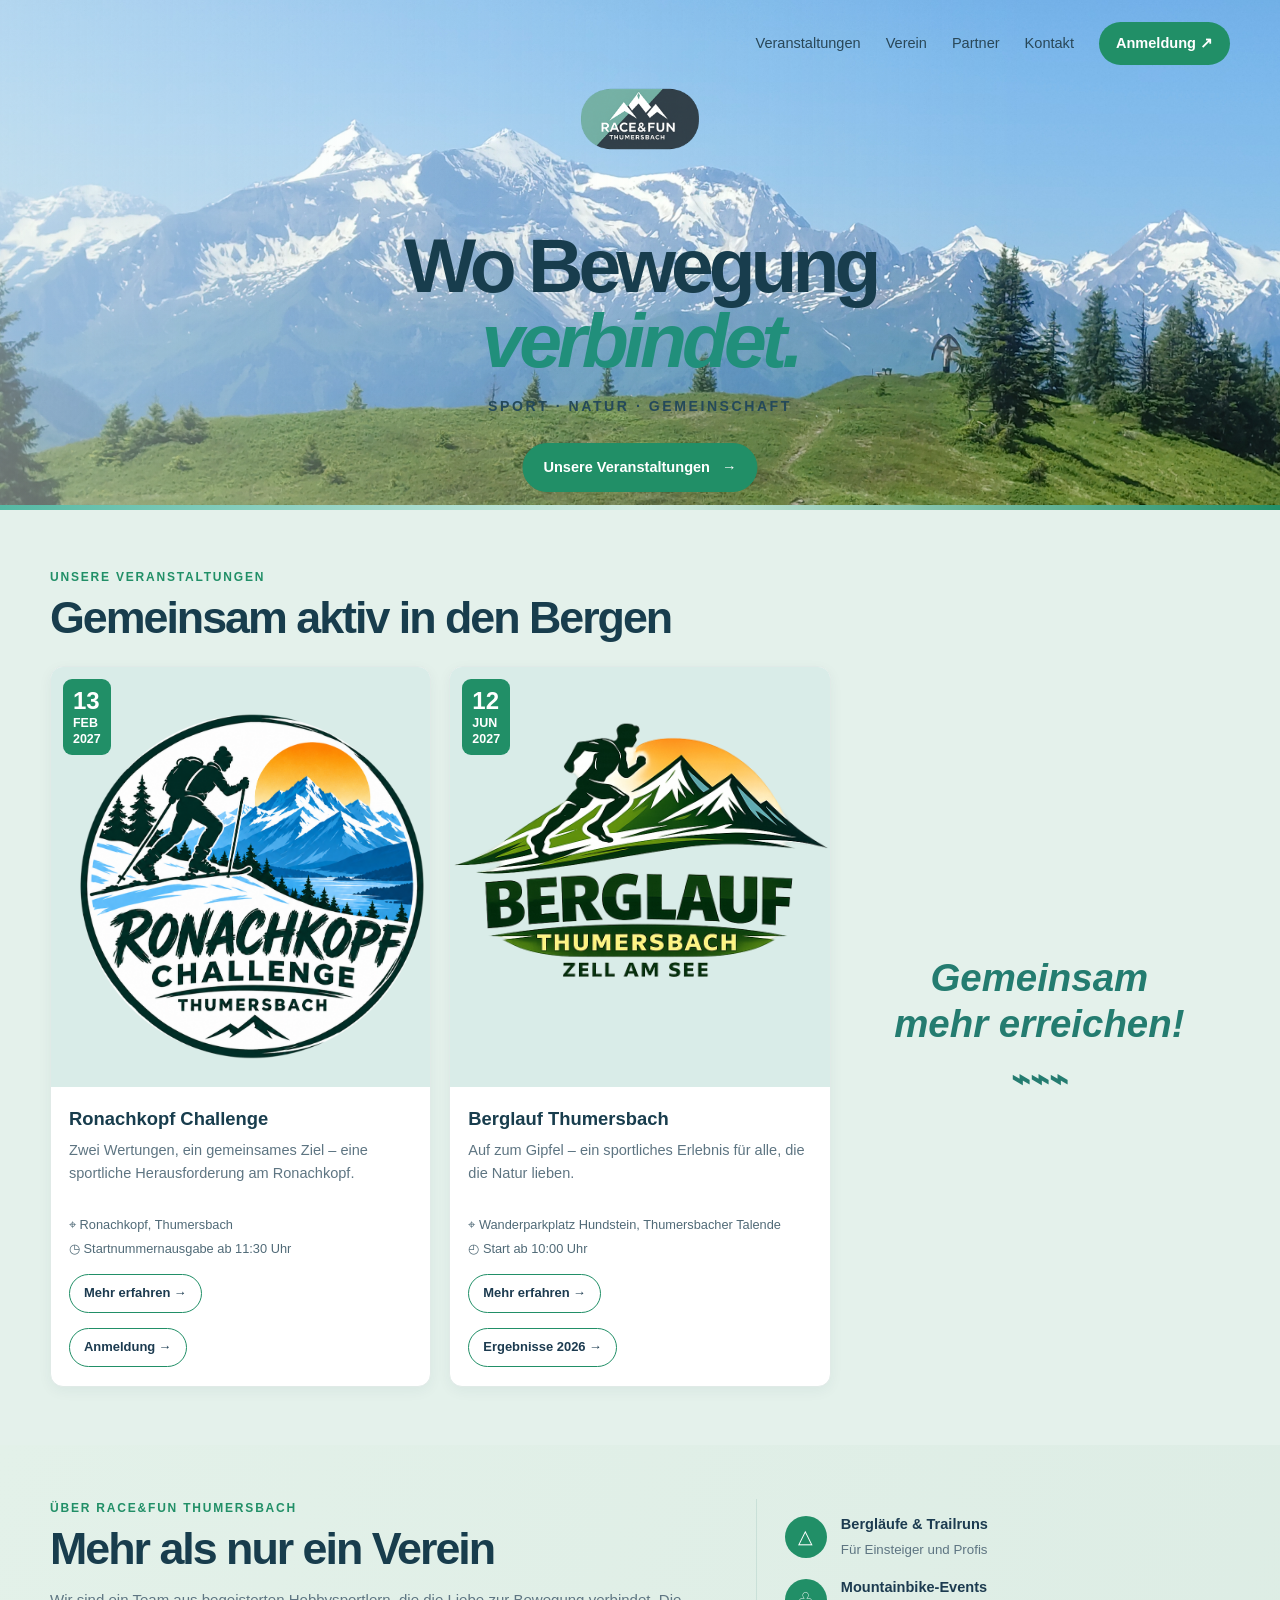
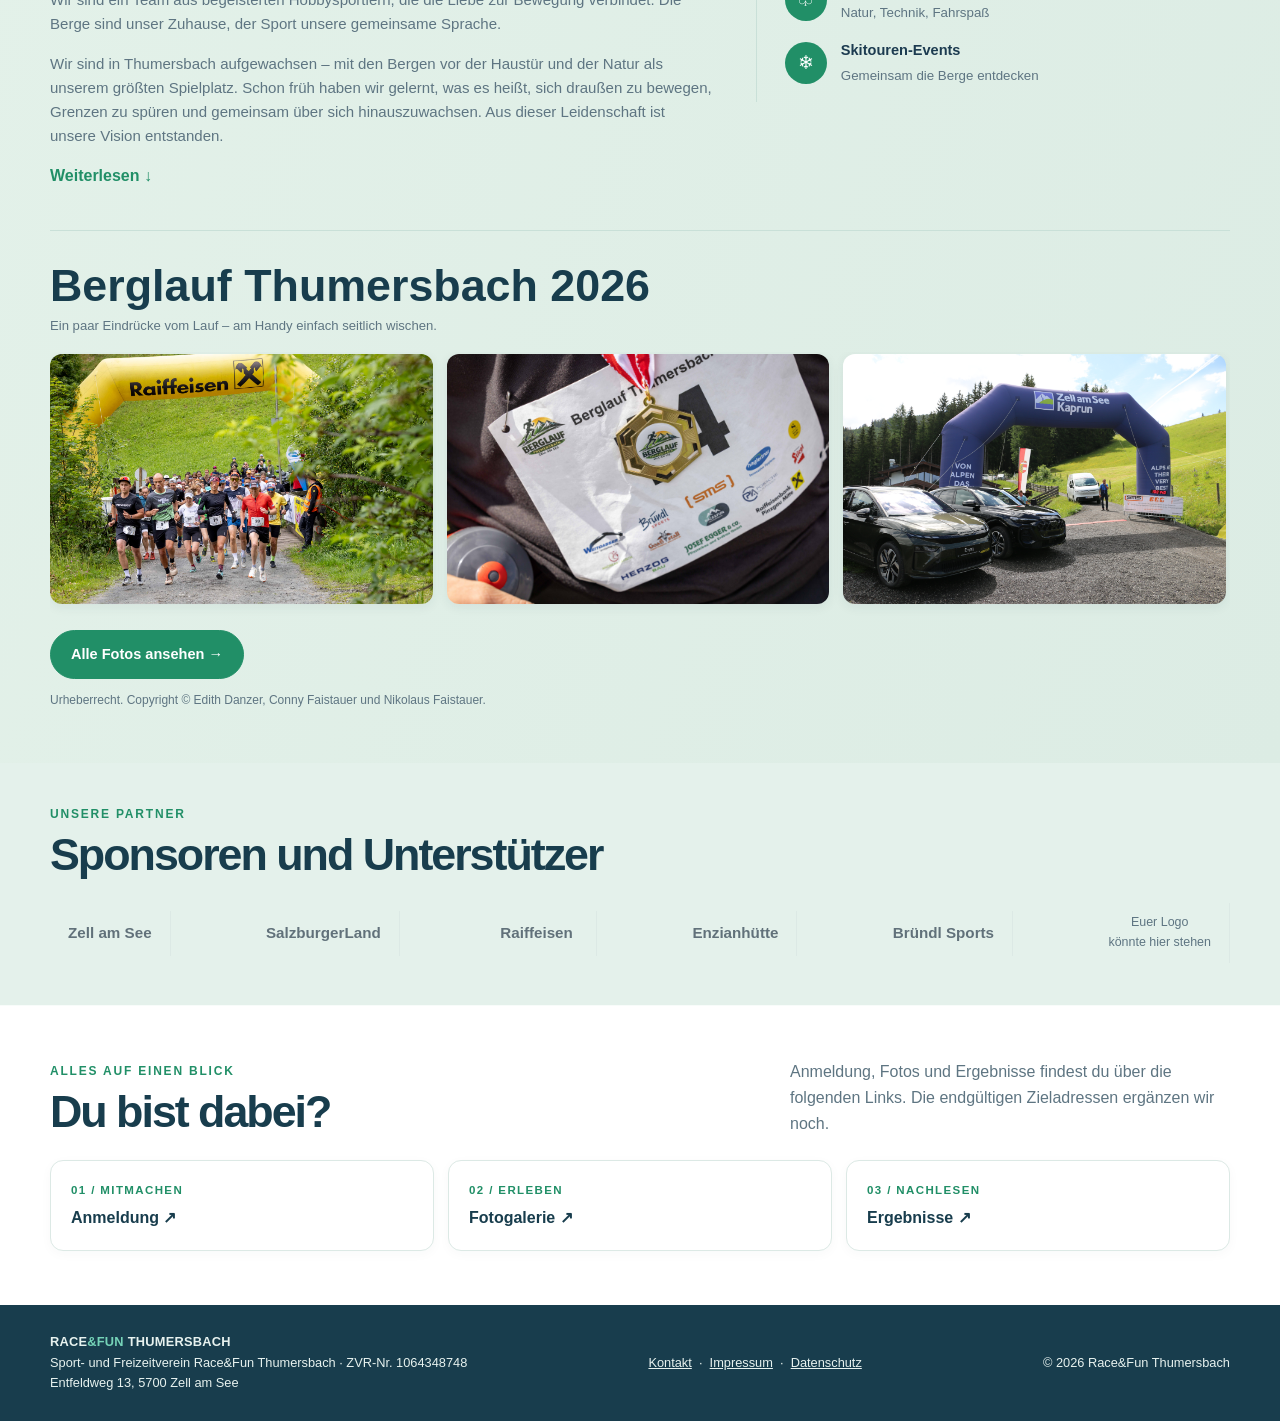
==== index.html @ 0ec2d571 "Add Berglauf 2026 results button to homepage" ====
<!DOCTYPE html>
<html lang="de">
<head>
  <!-- =========================================================
       1. GRUNDDATEN: Seitentitel, Beschreibung und mobile Ansicht
       ========================================================= -->
  <meta charset="UTF-8">
  <meta name="viewport" content="width=device-width, initial-scale=1">
  <meta name="theme-color" content="#ffffff">
  <meta
    name="description"
    content="Race&Fun Thumersbach – Wo Bewegung verbindet. Berglauf und gemeinsame Sporterlebnisse in Zell am See."
  >
  <title>Race&Fun Thumersbach – Wo Bewegung verbindet</title>

  <!-- =========================================================
       2. DESIGN: Farben, Schrift und Abstände
       Hier kannst du später die Grundfarben ändern.
       ========================================================= -->
  <style>
    :root {
      --mint: #55b9a4;
      --green: #218f67;
      --deep: #183d4d;
      --ink: #1c3b50;
      --muted: #5e7582;
      --pale: #eff8f4;
      --section-green: #e4f1eb;
      --line: #dce9e5;
      --white: #ffffff;

      --page-width: 1180px;
      --page-gutter: 44px;
      --corner: 13px;
    }

    * {
      box-sizing: border-box;
    }

    html {
      scroll-behavior: smooth;
    }

    body {
      margin: 0;
      background: var(--white);
      color: var(--ink);
      font-family: Inter, Arial, sans-serif;
      line-height: 1.6;
    }

    img {
      max-width: 100%;
    }

    a {
      color: inherit;
    }

    .wrap {
      width: min(var(--page-width), calc(100% - var(--page-gutter)));
      margin-inline: auto;
    }

    section {
      padding: 54px 0;
    }

    h2 {
      margin: 6px 0 0;
      color: var(--deep);
      font-size: clamp(1.9rem, 3.5vw, 2.8rem);
      line-height: 1.1;
      letter-spacing: -0.045em;
    }

    .eyebrow {
      color: var(--green);
      font-size: 0.75rem;
      font-weight: 900;
      letter-spacing: 0.15em;
      text-transform: uppercase;
    }

    .section-top {
      display: flex;
      align-items: end;
      justify-content: space-between;
      gap: 24px;
      margin-bottom: 24px;
    }

    .text-link {
      color: var(--green);
      font-size: 0.9rem;
      font-weight: 800;
      text-decoration: none;
      white-space: nowrap;
    }

    .text-link:hover {
      text-decoration: underline;
    }

    .button {
      display: inline-flex;
      align-items: center;
      justify-content: center;
      gap: 12px;
      padding: 12px 20px;
      border: 1px solid var(--green);
      border-radius: 30px;
      font-size: 0.91rem;
      font-weight: 800;
      text-decoration: none;
      transition: transform 0.18s, box-shadow 0.18s;
    }

    .button:hover {
      transform: translateY(-2px);
      box-shadow: 0 7px 18px #183d4d18;
    }

    .button-primary {
      background: var(--green);
      color: var(--white);
    }

    /* =========================================================
       3. KOPFZEILE UND NAVIGATION
       Logo-Datei: images/logo-race-fun.png
       ========================================================= */
    .menu-toggle {
      position: absolute;
      z-index: 5;
      top: 22px;
      right: max(22px, calc((100vw - var(--page-width)) / 2));
      display: none;
      align-items: center;
      justify-content: center;
      width: 48px;
      height: 48px;
      padding: 0;
      border: 1px solid rgba(255, 255, 255, 0.75);
      border-radius: 13px;
      background: rgba(24, 61, 77, 0.82);
      color: #ffffff;
      cursor: pointer;
      box-shadow: 0 4px 18px rgba(0, 0, 0, 0.16);
    }

    .menu-toggle-lines,
    .menu-toggle-lines::before,
    .menu-toggle-lines::after {
      display: block;
      width: 22px;
      height: 2px;
      border-radius: 2px;
      background: currentColor;
      transition: transform 0.18s ease;
    }

    .menu-toggle-lines {
      position: relative;
      font-size: 0;
      line-height: 0;
    }

    .menu-toggle-lines::before,
    .menu-toggle-lines::after {
      position: absolute;
      left: 0;
      content: "";
    }

    .menu-toggle-lines::before { transform: translateY(-7px); }
    .menu-toggle-lines::after { transform: translateY(7px); }

    .menu-toggle[aria-expanded="true"] .menu-toggle-lines {
      background: transparent;
    }

    .menu-toggle[aria-expanded="true"] .menu-toggle-lines::before {
      transform: rotate(45deg);
    }

    .menu-toggle[aria-expanded="true"] .menu-toggle-lines::after {
      transform: rotate(-45deg);
    }

    .navigation {
      position: absolute;
      z-index: 6;
      top: 22px;
      right: max(22px, calc((100vw - var(--page-width)) / 2));
      display: flex;
      align-items: center;
      gap: 25px;
    }

    .navigation a {
      color: #294758;
      font-size: 0.91rem;
      text-decoration: none;
    }

    .navigation a:hover {
      color: var(--green);
    }

    .navigation .navigation-cta {
      padding: 10px 17px;
      border-radius: 30px;
      background: var(--green);
      color: var(--white);
      font-weight: 800;
    }

    /* =========================================================
       4. TITELBEREICH / HERO
       Foto-Datei: images/hero-.jpg
       ========================================================= */
    .hero {
      position: relative;
      isolation: isolate;
      display: flex;
      align-items: center;
      min-height: 465px;
      overflow: hidden;
      background: #dceff0;
    }

    .hero::before {
      position: absolute;
      z-index: -2;
      inset: 0;
      background-image:
        linear-gradient(
          90deg,
          rgba(239, 249, 245, 0.48) 0%,
          rgba(239, 249, 245, 0.22) 35%,
          rgba(239, 249, 245, 0.00) 76%
        ),
        url("images/hero-berglauf.jpg");
      background-position: center, center 50%;
      background-size: 115% auto;
      content: "";
    }

    .hero::after {
      position: absolute;
      z-index: -1;
      inset: auto 0 0;
      height: 5px;
      background: linear-gradient(90deg, var(--mint), #d5eee5, var(--green));
      content: "";
    }

    .hero-content {
      width: 100%;
      max-width: 650px;
      padding-top: 0;
      padding-bottom: 0;
      transform: translateY(-12px);
    }

    .hero-logo {
      display: block;
      width: 320px;
      max-height: 170px;
      margin: 0 auto 16px;
      object-fit: contain;
      object-position: center;
    }

    .hero h1 {
      margin: 0 0 16px;
      text-align: center;
      color: var(--deep);
      font-size: clamp(2.9rem, 6vw, 5.6rem);
      line-height: 0.98;
      letter-spacing: -0.065em;
    }

    .hero h1 em {
      color: #218f7b;
      font-style: italic;
    }

    .tagline {
      margin: 0 0 27px;
      color: #24495a;
      font-size: 0.88rem;
      font-weight: 800;
      letter-spacing: 0.18em;
      text-transform: uppercase;
      text-align: center;
    }

    .hero-content .button {
      position: absolute;
      left: 50%;
      bottom: -48px;
      transform: translateX(-50%);
      white-space: nowrap;
    }

    .hero-content .button:hover {
      transform: translate(-50%, -2px);
    }

    /* =========================================================
       5. VERANSTALTUNGEN
       Texte, Termine und Links stehen direkt im HTML weiter unten.
       ========================================================= */
    #events,
    .partners {
      background: var(--section-green);
      box-shadow: 0 0 0 100vmax var(--section-green);
      clip-path: inset(0 -100vmax);
    }

    #events {
      padding-top: 58px;
      padding-bottom: 58px;
    }

    .event-grid {
      display: grid;
      grid-template-columns: repeat(3, minmax(0, 1fr));
      align-items: stretch;
      grid-auto-rows: 1fr;
      gap: 18px;
    }

    .event-card {
      display: flex;
      height: 100%;
      min-width: 0;
      flex-direction: column;
      overflow: hidden;
      border: 1px solid #e0eae7;
      border-radius: var(--corner);
      background: var(--white);
      box-shadow: 0 4px 14px #173d4d0d;
    }

    .event-image {
      position: relative;
      width: 100%;
      height: 420px;
      background-color: #d9ece8;
      background-position: center;
      background-size: contain;
      background-repeat: no-repeat;
    }

    .event-image-run {
      background-image: url("images/berglauf-2027.png");
      background-size: 120% auto;
    }

    .event-image-bike {
      background-image: url("images/mountainbike.jpg");
    }

    .event-image-ski {
      background-image: url("images/Ronachkopf.png");
      background-size: 200% auto;
      background-position: center 20%;
    }

    .date-badge,
    .status-badge {
      position: absolute;
      top: 12px;
      left: 12px;
      padding: 7px 10px;
      border-radius: 9px;
      background: var(--green);
      color: var(--white);
      font-size: 0.78rem;
      font-weight: 900;
      line-height: 1.25;
    }

    .date-badge strong {
      display: block;
      font-size: 1.5rem;
    }

    .status-badge {
      border-radius: 20px;
    }

    .event-body {
      display: flex;
      flex: 1;
      flex-direction: column;
      padding: 17px 18px 19px;
    }

    .event-body h3 {
      margin: 0 0 5px;
      color: var(--deep);
      font-size: 1.15rem;
    }

    .event-body p {
      margin: 0 0 15px;
      color: var(--muted);
      font-size: 0.91rem;
    }

    .event-meta {
      margin-top: auto;
      padding-top: 10px;
      color: #506a77;
      font-size: 0.8rem;
    }

    .event-meta span {
      display: block;
      margin-top: 4px;
    }

    .event-body .button {
      align-self: flex-start;
      margin-top: 15px;
      padding: 8px 14px;
      font-size: 0.81rem;
    }

    /* =========================================================
       6. ÜBER DEN VEREIN
       ========================================================= */
    .about-band {
      background: linear-gradient(110deg, #e3f1e9, #dcece4);
    }

    .about-grid {
      display: grid;
      grid-template-columns: 1.4fr 1fr;
      align-items: start;
      gap: 42px;
    }

    .about-copy p {
      color: var(--muted);
      font-size: 0.94rem;
    }

    .about-more {
      margin-top: 12px;
    }

    .about-toggle {
      display: inline-block;
      padding: 0;
      border: 0;
      background: transparent;
      color: var(--green);
      font: inherit;
      font-weight: 800;
      cursor: pointer;
      touch-action: manipulation;
    }

    .about-toggle[aria-expanded="false"]::after {
      content: " ↓";
    }

    .about-toggle[aria-expanded="true"]::after {
      content: " ↑";
    }

    .about-extra[hidden] {
      display: none !important;
    }

    .about-extra p:last-child {
      margin-bottom: 0;
    }

    .activity-list {
      padding-left: 28px;
      border-left: 1px solid #c9e0d8;
    }

    .activity {
      display: flex;
      align-items: center;
      gap: 14px;
      margin: 14px 0;
    }

    .activity-icon {
      display: grid;
      width: 42px;
      height: 42px;
      flex: 0 0 42px;
      place-items: center;
      border-radius: 50%;
      background: var(--green);
      color: var(--white);
      font-size: 1.2rem;
    }

    .activity strong {
      display: block;
      font-size: 0.91rem;
    }

    .activity small {
      color: var(--muted);
    }

    .slogan-card {
      align-self: center;
      justify-self: stretch;
      display: flex;
      flex-direction: column;
      align-items: center;
      justify-content: center;
      padding: 28px 12px;
      color: #247c70;
      font-size: clamp(2.4rem, 3vw, 3.2rem);
      font-weight: 900;
      font-style: italic;
      line-height: 1.2;
      text-align: center;
    }

    .slogan-card span {
      display: block;
      margin-top: 12px;
      font-size: 2rem;
      font-style: normal;
    }

    /* =========================================================
       BERGLAUF-FOTOGALERIE
       ========================================================= */
    .berglauf-gallery {
      margin-top: 42px;
      padding-top: 30px;
      border-top: 1px solid #c9e0d8;
    }

    .berglauf-gallery-top {
      display: flex;
      align-items: end;
      justify-content: space-between;
      gap: 16px;
      margin-bottom: 16px;
    }

    .berglauf-gallery h3 {
      margin: 0;
      color: var(--deep);
      font-size: clamp(1.9rem, 3.5vw, 2.8rem);
      line-height: 1.1;
    }

    .berglauf-gallery-hint {
      margin: 4px 0 0;
      color: var(--muted);
      font-size: 0.82rem;
    }

    .berglauf-gallery-track {
      display: flex;
      gap: 14px;
      overflow-x: auto;
      padding: 2px 2px 12px;
      scroll-snap-type: x mandatory;
      -webkit-overflow-scrolling: touch;
      scrollbar-width: thin;
      scrollbar-color: #9bcdbd transparent;
    }

    .berglauf-gallery-track img {
      display: block;
      flex: 0 0 calc((100% - 28px) / 3);
      width: calc((100% - 28px) / 3);
      height: 250px;
      border-radius: 12px;
      object-fit: cover;
      scroll-snap-align: start;
      box-shadow: 0 3px 12px #183d4d12;
      cursor: zoom-in;
    }

    .photo-lightbox {
      position: fixed;
      inset: 0;
      z-index: 9999;
      display: flex;
      align-items: center;
      justify-content: center;
      padding: 56px 24px 24px;
      background: rgba(8, 20, 26, 0.94);
    }

    .photo-lightbox[hidden] {
      display: none;
    }

    .photo-lightbox img {
      display: block;
      max-width: min(1100px, 100%);
      max-height: 100%;
      width: auto;
      height: auto;
      object-fit: contain;
      border-radius: 8px;
    }

    .photo-lightbox-close,
    .photo-lightbox-prev,
    .photo-lightbox-next {
      position: absolute;
      border: 0;
      color: white;
      background: rgba(255, 255, 255, 0.16);
      cursor: pointer;
      border-radius: 50%;
      width: 44px;
      height: 44px;
      font-size: 28px;
      line-height: 1;
    }

    .photo-lightbox-close {
      top: 16px;
      right: 20px;
      font-size: 30px;
    }

    .photo-lightbox-prev {
      left: 18px;
      top: 50%;
    }

    .photo-lightbox-next {
      right: 18px;
      top: 50%;
    }

    body.photo-lightbox-open {
      overflow: hidden;
    }

    .berglauf-gallery-link {
      margin-top: 14px;
    }

    .photo-copyright {
      margin: 12px 0 0;
      color: var(--muted);
      font-size: 0.75rem;
      line-height: 1.5;
    }

    /* =========================================================
       7. SPONSOREN UND UNTERSTÜTZER
       ========================================================= */
    .partners {
      padding-top: 42px;
      padding-bottom: 42px;
    }

    .partner-logos {
      display: flex;
      align-items: center;
      justify-content: space-between;
      flex-wrap: wrap;
      gap: 18px;
      margin-top: 24px;
    }

    .partner-placeholder {
      min-width: 120px;
      padding: 10px 18px;
      border-right: 1px solid var(--line);
      color: #61717a;
      font-size: 0.95rem;
      font-weight: 800;
      text-align: center;
    }

    .partner-note {
      color: var(--muted);
      font-size: 0.78rem;
      font-weight: 500;
    }

    /* =========================================================
       8. ANMELDUNG, FOTOS UND ERGEBNISSE
       Die tatsächlichen Link-Adressen bitte hier eintragen.
       ========================================================= */
    .quicklinks {
      display: grid;
      grid-template-columns: repeat(3, 1fr);
      gap: 14px;
    }

    .quicklinks a {
      padding: 20px;
      border: 1px solid var(--line);
      border-radius: var(--corner);
      background: var(--white);
      box-shadow: 0 3px 12px #183d4d08;
      text-decoration: none;
    }

    .quicklinks a:hover {
      border-color: var(--mint);
    }

    .quicklinks span {
      display: block;
      margin-bottom: 5px;
      color: var(--green);
      font-size: 0.72rem;
      font-weight: 900;
      letter-spacing: 0.12em;
    }

    .quicklinks strong {
      color: var(--deep);
    }

    /* =========================================================
       9. FUSSZEILE / KONTAKT / VEREINSDATEN
       ========================================================= */
    .site-footer {
      padding: 27px 0;
      background: var(--deep);
      color: #e7f2ef;
    }

    .footer-inner {
      display: flex;
      align-items: center;
      justify-content: space-between;
      flex-wrap: wrap;
      gap: 20px;
      font-size: 0.8rem;
    }

    .footer-brand {
      font-weight: 900;
      letter-spacing: 0.02em;
    }

    .footer-brand span {
      color: #75d3b8;
    }

    .site-footer a {
      color: #e7f2ef;
    }

    /* =========================================================
       10. MOBILE ANSICHT
       Diese Regeln gelten für schmale Bildschirme.
       ========================================================= */
    @media (max-width: 780px) {
      :root {
        --page-gutter: 32px;
      }

      .menu-toggle {
        display: inline-flex;
        top: 14px;
        right: 16px;
        width: 44px;
        height: 44px;
      }

      .navigation {
        position: absolute;
        z-index: 6;
        top: 66px;
        right: 16px;
        display: none;
        width: min(260px, calc(100vw - 32px));
        flex-direction: column;
        align-items: stretch;
        gap: 0;
        padding: 8px;
        border: 1px solid rgba(255, 255, 255, 0.5);
        border-radius: 14px;
        background: rgba(24, 61, 77, 0.96);
        box-shadow: 0 12px 30px rgba(0, 0, 0, 0.22);
      }

      .navigation.is-open {
        display: flex;
      }

      .navigation a {
        padding: 11px 10px;
        color: #ffffff;
        font-size: 0.92rem;
      }

      .navigation .navigation-cta {
        margin-top: 5px;
        padding: 10px 14px;
        background: var(--mint);
        color: #123a49;
        text-align: center;
      }

      .hero {
        min-height: 430px;
      }

      .hero::before {
        background-image:
          linear-gradient(
            90deg,
            rgba(239, 249, 245, 0.48),
            rgba(239, 249, 245, 0.28) 58%,
            rgba(239, 249, 245, 0.08)
          ),
          url("images/hero-berglauf.jpg");
        background-position: center, center center;
      }

      .hero-content {
        padding-top: 0;
        padding-bottom: 0;
        transform: translateY(-8px);
      }

      .hero-content .button {
        bottom: -48px;
      }

      .hero-logo {
        width: 260px;
        margin-bottom: 12px;
        transform: translateY(-30px);
      }

      .hero h1 {
        font-size: clamp(2.5rem, 10vw, 4rem);
      }

      .tagline {
        font-size: 0.72rem;
        letter-spacing: 0.12em;
      }

      .event-grid {
        grid-template-columns: 1fr;
      }

      .event-image {
        height: 380px;
        background-position: center;
        background-size: contain;
      }
.event-image-run {
  background-size: 140% auto;
}

      .event-image-ski {
        background-size: 200% auto;
        background-position: center 20%;
      }
      .about-grid {
        grid-template-columns: 1fr;
        gap: 20px;
      }

      .activity-list {
        padding-left: 0;
        border-left: 0;
      }

      .berglauf-gallery {
        margin-top: 30px;
        padding-top: 24px;
      }

      .berglauf-gallery-top {
        align-items: flex-start;
        flex-direction: column;
        gap: 4px;
      }

      .berglauf-gallery-track img {
        flex: 0 0 88%;
        width: 88%;
        height: 280px;
      }

      .photo-lightbox {
        padding: 58px 12px 16px;
      }

      .photo-lightbox-prev {
        left: 8px;
      }

      .photo-lightbox-next {
        right: 8px;
      }

      .slogan-card {
        display: none;
      }

      .section-top {
        align-items: flex-start;
        flex-direction: column;
      }

      section,
      #events {
        padding-top: 42px;
        padding-bottom: 42px;
      }

      .quicklinks {
        grid-template-columns: 1fr;
      }

      .partner-logos {
        justify-content: center;
      }

      .partner-placeholder {
        min-width: 40%;
        border-right: 0;
        border-bottom: 1px solid var(--line);
      }
    }

    @media (prefers-reduced-motion: reduce) {
      html {
        scroll-behavior: auto;
      }

      *,
      *::before,
      *::after {
        transition: none !important;
      }
    }
  </style>
</head>

<body>
  <!-- =========================================================
       WEBSITE-INHALT
       ========================================================= -->

  <!-- Navigation liegt jetzt direkt über dem Titelbild. -->
  <button class="menu-toggle" type="button" aria-label="Menü öffnen" aria-controls="main-navigation" aria-expanded="false">
    <span class="menu-toggle-lines" aria-hidden="true"></span>
  </button>

  <nav class="navigation" id="main-navigation" aria-label="Hauptnavigation">
      <a href="#events">Veranstaltungen</a>
      <a href="#verein">Verein</a>
      <a href="#partner">Partner</a>
      <a href="#links">Kontakt</a>
      <a class="navigation-cta" href="#links">Anmeldung ↗</a>
  </nav>

  <main>
    <!-- Titelbereich: Titelbild, Logo, Slogan und Menüsymbol -->
    <section class="hero">
      <div class="wrap hero-content">
        <img
          class="hero-logo"
          src="images/logo-race-fun.png"
          alt="Race&Fun Thumersbach"
        >

        <h1>Wo Bewegung<br><em>verbindet.</em></h1>
        <p class="tagline">Sport · Natur · Gemeinschaft</p>

        <a class="button button-primary" href="#events">
          Unsere Veranstaltungen <span aria-hidden="true">→</span>
        </a>
      </div>
    </section>

    <!-- 3. VERANSTALTUNGEN
         Für neue Termine kannst du die Veranstaltungskarten kopieren. -->
    <section class="wrap" id="events">
      <div class="section-top">
        <div>
          <div class="eyebrow">Unsere Veranstaltungen</div>
          <h2>Gemeinsam aktiv in den Bergen</h2>
        </div>
        
      </div>

      <div class="event-grid">
        <!-- Veranstaltung 1: Ronachkopf Challenge -->
        <article class="event-card">
          <div class="event-image event-image-ski">
            <div class="date-badge"><strong>13</strong> FEB<br>2027</div>
          </div>

          <div class="event-body">
            <h3>Ronachkopf Challenge</h3>
            <p>Zwei Wertungen, ein gemeinsames Ziel – eine sportliche Herausforderung am Ronachkopf.</p>

            <div class="event-meta">
              <span>⌖ Ronachkopf, Thumersbach</span>
              <span>◷ Startnummernausgabe ab 11:30 Uhr</span>
            </div>

            <a class="button" href="/ronachkopf-challenge/">Mehr erfahren →</a>
            <a class="button" href="/anmeldung/">Anmeldung →</a>
          </div>
        </article>

        <!-- Veranstaltung 2: Berglauf -->
        <article class="event-card">
          <div class="event-image event-image-run">
            <div class="date-badge"><strong>12</strong> JUN<br>2027</div>
          </div>

          <div class="event-body">
            <h3>Berglauf Thumersbach</h3>
            <p>Auf zum Gipfel – ein sportliches Erlebnis für alle, die die Natur lieben.</p>

            <div class="event-meta">
              <span>⌖ Wanderparkplatz Hundstein, Thumersbacher Talende</span>
              <span>◴ Start ab 10:00 Uhr</span>
            </div>

            <a class="button" href="/berglauf/">Mehr erfahren →</a>
            <a class="button" href="https://my.raceresult.com/382180/results#0_DA705A" target="_blank" rel="noopener">Ergebnisse 2026 →</a>
          </div>
        </article>

        <div class="slogan-card">
          Gemeinsam<br>mehr erreichen!
          <span aria-hidden="true">⌁⌁⌁</span>
        </div>
      </div>
    </section>

    <!-- 4. VEREIN -->
    <section class="about-band" id="verein">
      <div class="wrap about-grid">
        <div class="about-copy">
          <div class="eyebrow">Über Race&Fun Thumersbach</div>
          <h2>Mehr als nur ein Verein</h2>
          <p>
            Wir sind ein Team aus begeisterten Hobbysportlern, die die Liebe
            zur Bewegung verbindet. Die Berge sind unser Zuhause, der Sport
            unsere gemeinsame Sprache.
          </p>
          <p>
            Wir sind in Thumersbach aufgewachsen – mit den Bergen vor der
            Haustür und der Natur als unserem größten Spielplatz. Schon früh
            haben wir gelernt, was es heißt, sich draußen zu bewegen, Grenzen
            zu spüren und gemeinsam über sich hinauszuwachsen. Aus dieser
            Leidenschaft ist unsere Vision entstanden.
          </p>

          <div class="about-more">
            <button class="about-toggle" type="button" aria-expanded="false" aria-controls="about-extra">
              Weiterlesen
            </button>
            <div class="about-extra" id="about-extra" hidden>
              <p>
                Unser Antrieb ist es, genau dieses Gefühl weiterzugeben: die
                Freude am Draußensein, das Kribbeln vor dem Start, das
                Durchhalten, wenn es anstrengend wird – und das unbeschreibliche
                Glück im Ziel. Wir möchten Menschen jeden Alters und jeder
                Leistungsstufe motivieren, ihre ganz persönliche Herausforderung
                anzunehmen.
              </p>
              <p>
                Bei unseren Rennen und sportlichen Events geht es nicht in erster
                Linie um Zeiten, Siege oder Medaillen. Es geht um das Lachen am
                Start, das gegenseitige Anfeuern auf der Strecke und das gemeinsame
                Feiern im Ziel. Es geht darum, Erinnerungen zu schaffen – mit
                Freundinnen und Freunden, mit der Familie oder als ganz
                persönlicher Meilenstein.
              </p>
              <p>
                Denn am Ende zählt nicht nur die Leistung.<br>
                Es zählt das Erlebnis.<br>
                Es zählt das Miteinander.<br>
                Und die Freude an der Bewegung.
              </p>
            </div>
          </div>
        </div>

        <div class="activity-list">
          <div class="activity">
            <div class="activity-icon" aria-hidden="true">△</div>
            <div>
              <strong>Bergläufe &amp; Trailruns</strong>
              <small>Für Einsteiger und Profis</small>
            </div>
          </div>

          <div class="activity">
            <div class="activity-icon" aria-hidden="true">♧</div>
            <div>
              <strong>Mountainbike-Events</strong>
              <small>Natur, Technik, Fahrspaß</small>
            </div>
          </div>

          <div class="activity">
            <div class="activity-icon" aria-hidden="true">❄</div>
            <div>
              <strong>Skitouren-Events</strong>
              <small>Gemeinsam die Berge entdecken</small>
            </div>
          </div>
        </div>

      </div>

      <div class="wrap berglauf-gallery">
        <div class="berglauf-gallery-top">
          <div>
            <h3>Berglauf Thumersbach 2026</h3>
            <p class="berglauf-gallery-hint">Ein paar Eindrücke vom Lauf – am Handy einfach seitlich wischen.</p>
          </div>
        </div>

        <div class="berglauf-gallery-track" aria-label="Fotos vom Berglauf Thumersbach 2026">
          <img src="images/berglauf26-1.jpg" alt="Berglauf Thumersbach 2026 – Foto 1" loading="lazy">
          <img src="images/berglauf26-2.jpg" alt="Berglauf Thumersbach 2026 – Foto 2" loading="lazy">
          <img src="images/berglauf26-3.JPG" alt="Berglauf Thumersbach 2026 – Foto 3" loading="lazy">
          <img src="images/berglauf26-4.jpg" alt="Berglauf Thumersbach 2026 – Foto 4" loading="lazy">
          <img src="images/berglauf26-5.jpg" alt="Berglauf Thumersbach 2026 – Foto 5" loading="lazy">
        </div>

        <a class="button button-primary berglauf-gallery-link" href="https://photos.google.com/share/AF1QipMBDUllX0uM82aZfERGe_zkHF9t7Zlhah-zCmrRlNr0PXwyVqFyOHmNHOvR33CscA?key=MDRFZlAzaS13M0QyaFBnVkgxREdybnBCdGlUMV9B" target="_blank" rel="noopener">
          Alle Fotos ansehen →
        </a>

        <p class="photo-copyright">
          Urheberrecht. Copyright © Edith Danzer, Conny Faistauer und Nikolaus Faistauer.
        </p>
      </div>

      <div class="photo-lightbox" id="photo-lightbox" hidden role="dialog" aria-modal="true" aria-label="Fotogalerie">
        <button class="photo-lightbox-close" type="button" aria-label="Schließen">&times;</button>
        <button class="photo-lightbox-prev" type="button" aria-label="Vorheriges Foto">&#8249;</button>
        <img src="" alt="">
        <button class="photo-lightbox-next" type="button" aria-label="Nächstes Foto">&#8250;</button>
      </div>
    </section>

    <!-- 5. SPONSOREN UND UNTERSTÜTZER
         Platzhalter später durch echte Logos ersetzen. -->
    <section class="wrap partners" id="partner">
      <div class="eyebrow">Unsere Partner</div>
      <h2>Sponsoren und Unterstützer</h2>

      <div class="partner-logos">
        <div class="partner-placeholder">Zell am See</div>
        <div class="partner-placeholder">SalzburgerLand</div>
        <div class="partner-placeholder">Raiffeisen</div>
        <div class="partner-placeholder">Enzianhütte</div>
        <div class="partner-placeholder">Bründl Sports</div>
        <div class="partner-placeholder partner-note">Euer Logo<br>könnte hier stehen</div>
      </div>
    </section>

    <!-- 6. WICHTIGE LINKS
         Ersetze die Beispiel-Adressen durch die echten Zieladressen. -->
    <section class="wrap" id="links">
      <div class="section-top">
        <div>
          <div class="eyebrow">Alles auf einen Blick</div>
          <h2>Du bist dabei?</h2>
        </div>

        <p style="max-width: 440px; color: var(--muted); margin: 0;">
          Anmeldung, Fotos und Ergebnisse findest du über die folgenden Links.
          Die endgültigen Zieladressen ergänzen wir noch.
        </p>
      </div>

      <div class="quicklinks">
        <a href="https://www.race-fun.com/" target="_blank" rel="noopener">
          <span>01 / MITMACHEN</span>
          <strong>Anmeldung ↗</strong>
        </a>

        <a href="https://www.race-fun.com/" target="_blank" rel="noopener">
          <span>02 / ERLEBEN</span>
          <strong>Fotogalerie ↗</strong>
        </a>

        <a href="https://www.race-fun.com/" target="_blank" rel="noopener">
          <span>03 / NACHLESEN</span>
          <strong>Ergebnisse ↗</strong>
        </a>
      </div>
    </section>
  </main>

  <!-- 7. FUSSZEILE: Vereinsdaten und Kontakt -->
  <footer class="site-footer">
    <div class="wrap footer-inner">
      <div>
        <div class="footer-brand">RACE<span>&amp;FUN</span> THUMERSBACH</div>
        <div>Sport- und Freizeitverein Race&amp;Fun Thumersbach · ZVR-Nr. 1064348748</div>
        <div>Entfeldweg 13, 5700 Zell am See</div>
      </div>

      <div>
        <a href="mailto:info@race-fun.com">Kontakt</a>
        &nbsp;·&nbsp;
        <a href="#links">Impressum</a>
        &nbsp;·&nbsp;
        <a href="#links">Datenschutz</a>
      </div>

      <div>© <span id="year"></span> Race&amp;Fun Thumersbach</div>
    </div>
  </footer>

  <!-- 8. KLEINES SCRIPT: aktuelles Jahr automatisch anzeigen -->
  <script>
    document.getElementById("year").textContent = new Date().getFullYear();

    // Vereinsgeschichte auf- und zuklappen
    const aboutToggle = document.querySelector(".about-toggle");
    const aboutExtra = document.getElementById("about-extra");

    aboutToggle.addEventListener("click", () => {
      const isExpanded = aboutToggle.getAttribute("aria-expanded") === "true";
      aboutToggle.setAttribute("aria-expanded", String(!isExpanded));
      aboutToggle.textContent = isExpanded ? "Weiterlesen" : "Weniger anzeigen";
      aboutExtra.hidden = isExpanded;
    });

    // Hamburger-Menü auf Handys öffnen und beim Link-Klick schließen
    const menuToggle = document.querySelector(".menu-toggle");
    const navigation = document.querySelector(".navigation");

    menuToggle.addEventListener("click", () => {
      const isOpen = menuToggle.getAttribute("aria-expanded") === "true";
      menuToggle.setAttribute("aria-expanded", String(!isOpen));
      menuToggle.setAttribute("aria-label", isOpen ? "Menü öffnen" : "Menü schließen");
      navigation.classList.toggle("is-open", !isOpen);
    });

    navigation.querySelectorAll("a").forEach((link) => {
      link.addEventListener("click", () => {
        menuToggle.setAttribute("aria-expanded", "false");
        menuToggle.setAttribute("aria-label", "Menü öffnen");
        navigation.classList.remove("is-open");
      });
    });

    // Berglauf-Fotos groß anzeigen und durchblättern
    const galleryPhotos = Array.from(document.querySelectorAll(".berglauf-gallery-track img"));
    const lightbox = document.getElementById("photo-lightbox");
    const lightboxImage = lightbox.querySelector("img");
    let activePhoto = 0;

    function showPhoto(index) {
      activePhoto = (index + galleryPhotos.length) % galleryPhotos.length;
      lightboxImage.src = galleryPhotos[activePhoto].src;
      lightboxImage.alt = galleryPhotos[activePhoto].alt;
    }

    function closeLightbox() {
      lightbox.hidden = true;
      document.body.classList.remove("photo-lightbox-open");
    }

    galleryPhotos.forEach((photo, index) => {
      photo.addEventListener("click", () => {
        showPhoto(index);
        lightbox.hidden = false;
        document.body.classList.add("photo-lightbox-open");
      });
    });

    lightbox.querySelector(".photo-lightbox-close").addEventListener("click", closeLightbox);
    lightbox.querySelector(".photo-lightbox-prev").addEventListener("click", () => showPhoto(activePhoto - 1));
    lightbox.querySelector(".photo-lightbox-next").addEventListener("click", () => showPhoto(activePhoto + 1));

    lightbox.addEventListener("click", (event) => {
      if (event.target === lightbox) closeLightbox();
    });

    document.addEventListener("keydown", (event) => {
      if (lightbox.hidden) return;
      if (event.key === "Escape") closeLightbox();
      if (event.key === "ArrowLeft") showPhoto(activePhoto - 1);
      if (event.key === "ArrowRight") showPhoto(activePhoto + 1);
    });
  </script>
</body>
</html>
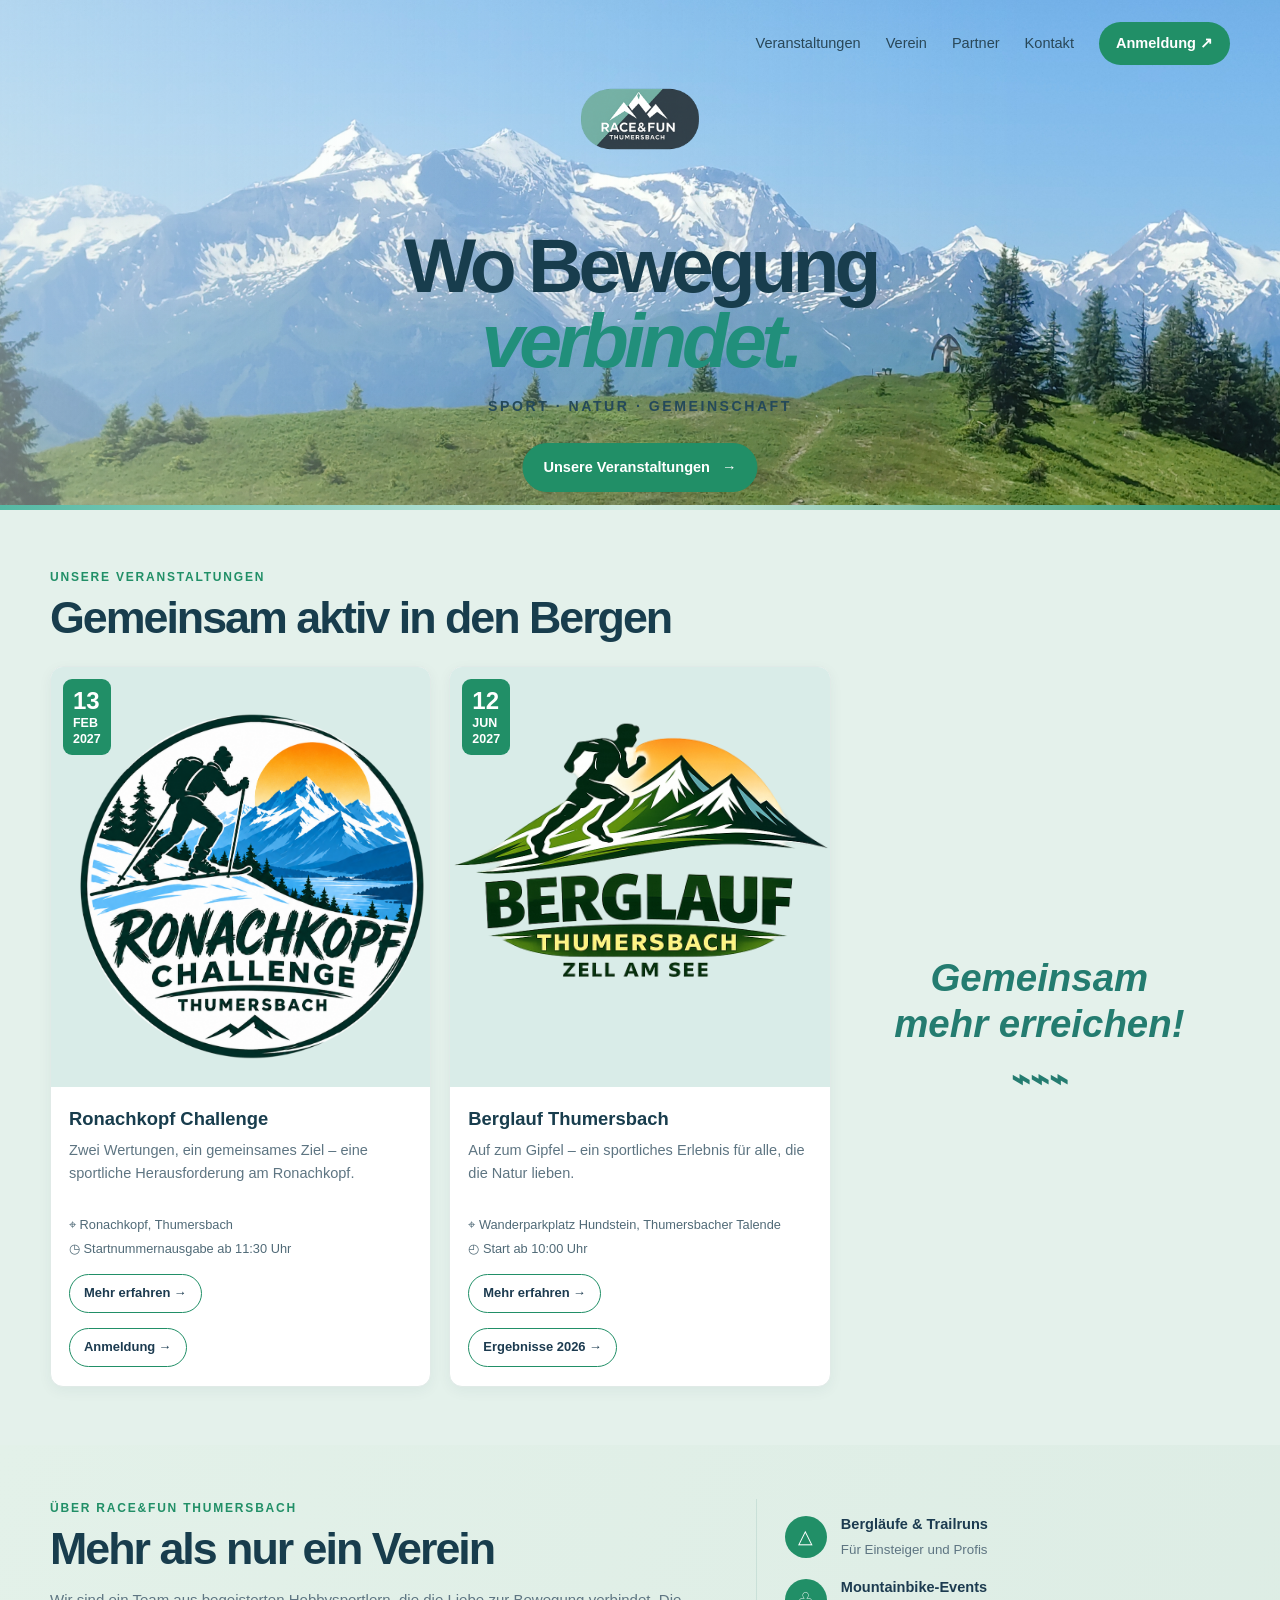
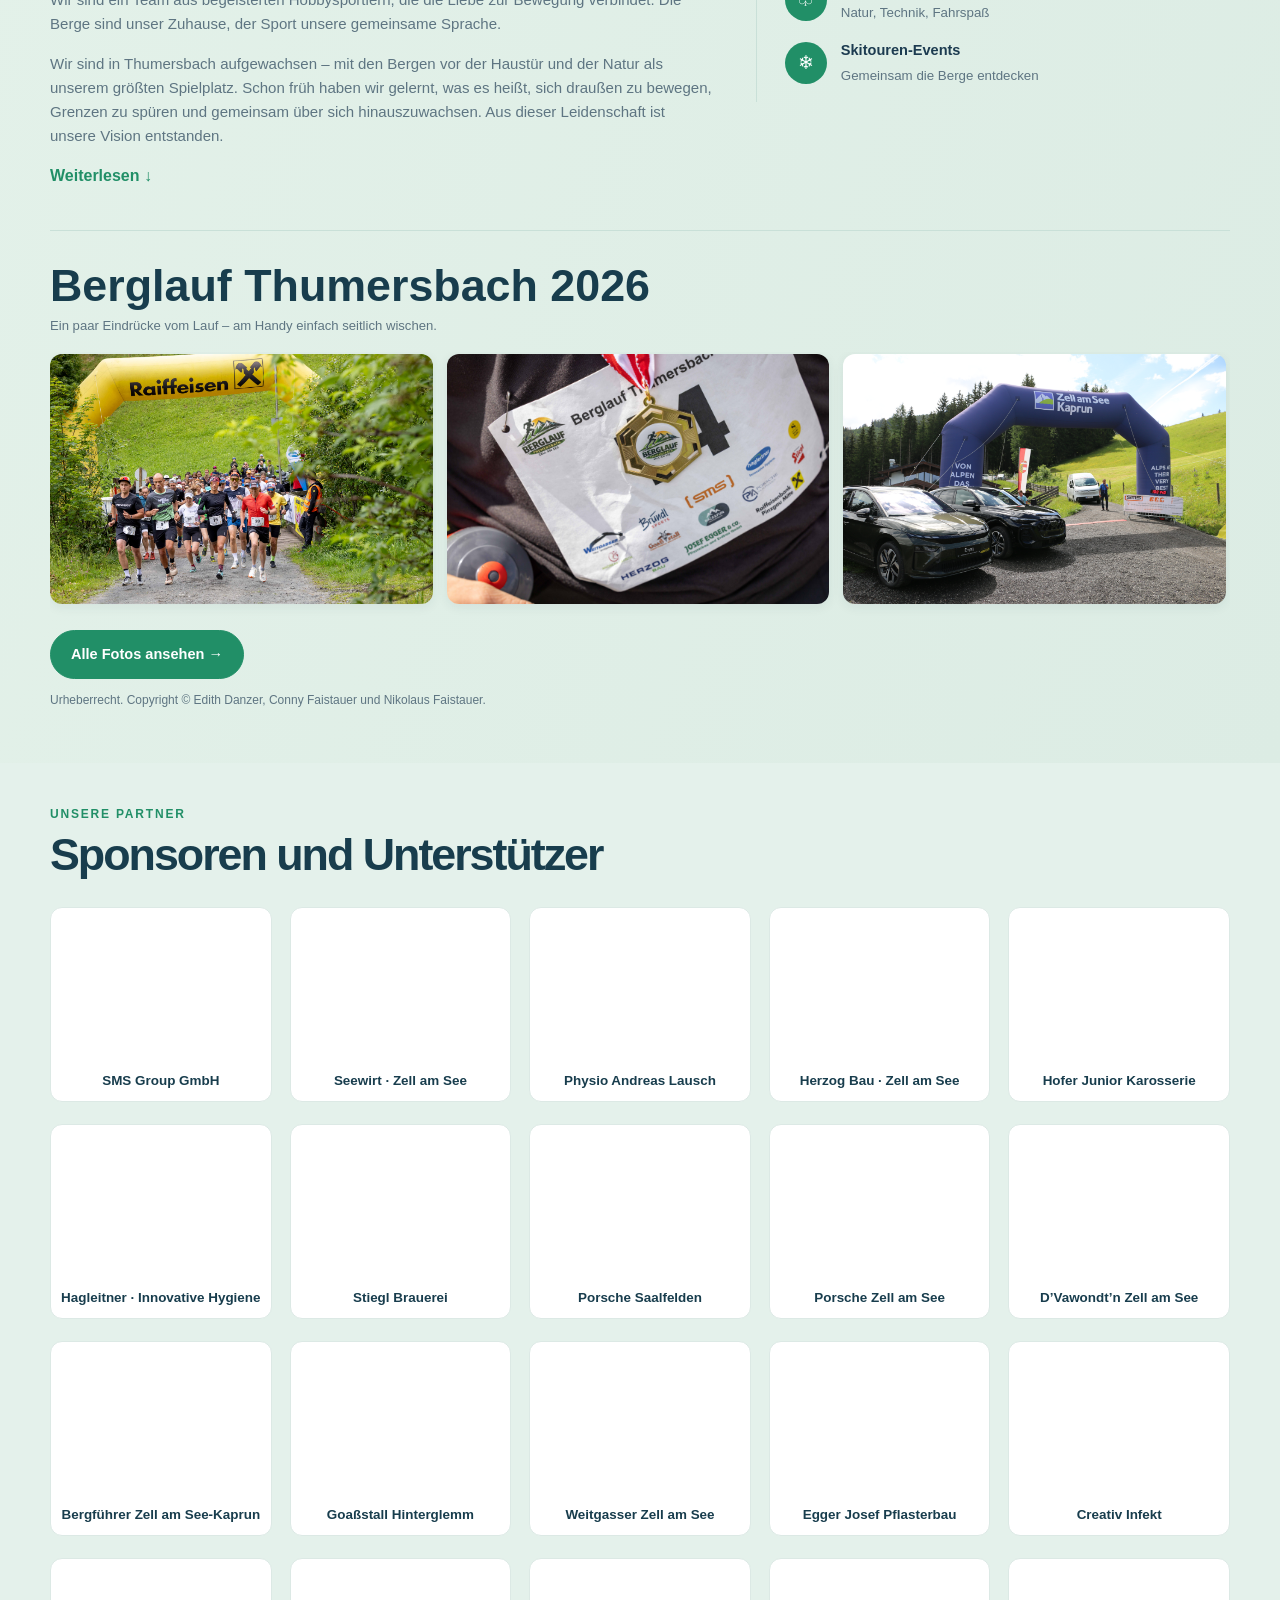
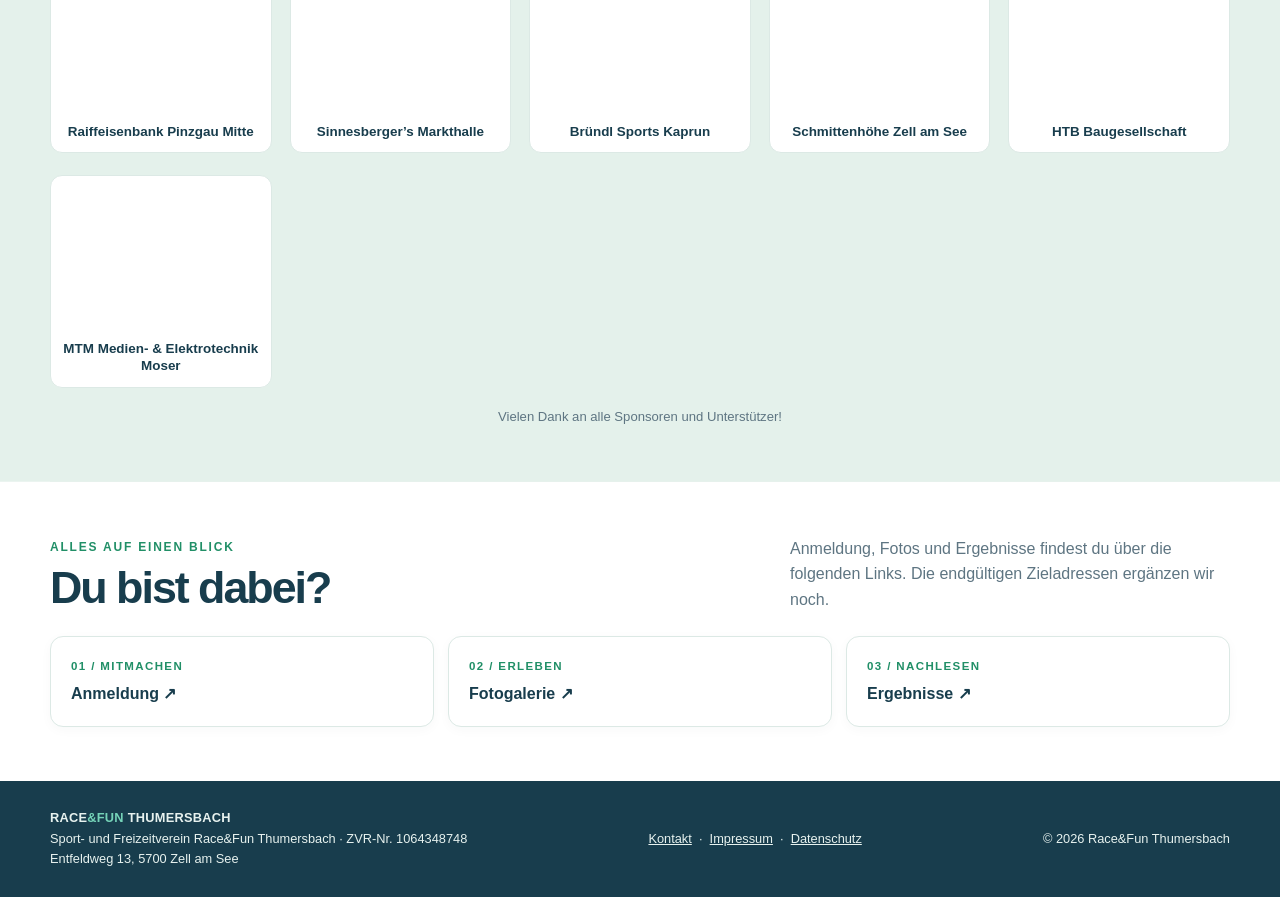
==== commit 661ead4d: "Create responsive sponsor logo gallery" ====
--- a/index.html
+++ b/index.html
@@ -672,28 +672,64 @@
     }
 
     .partner-logos {
-      display: flex;
-      align-items: center;
-      justify-content: space-between;
-      flex-wrap: wrap;
-      gap: 18px;
-      margin-top: 24px;
-    }
-
-    .partner-placeholder {
-      min-width: 120px;
-      padding: 10px 18px;
-      border-right: 1px solid var(--line);
-      color: #61717a;
-      font-size: 0.95rem;
-      font-weight: 800;
+      display: grid;
+      grid-template-columns: repeat(5, minmax(0, 1fr));
+      gap: 22px 18px;
+      margin-top: 28px;
+    }
+
+    .partner-card {
+      min-width: 0;
+      padding: 12px 10px;
+      border: 1px solid var(--line);
+      border-radius: 12px;
+      background: #ffffff;
       text-align: center;
     }
 
+    .partner-logo-image {
+      width: 100%;
+      aspect-ratio: 320 / 230;
+      background-image: url("images/race-fun-sponsoren.webp");
+      background-repeat: no-repeat;
+      background-size: 500% 500%;
+    }
+
+    .partner-card strong {
+      display: block;
+      margin-top: 8px;
+      color: var(--deep);
+      font-size: 0.84rem;
+      line-height: 1.3;
+    }
+
+    .partner-card:nth-child(1) .partner-logo-image { background-position: 0% 0%; }
+    .partner-card:nth-child(2) .partner-logo-image { background-position: 25% 0%; }
+    .partner-card:nth-child(3) .partner-logo-image { background-position: 50% 0%; }
+    .partner-card:nth-child(4) .partner-logo-image { background-position: 75% 0%; }
+    .partner-card:nth-child(5) .partner-logo-image { background-position: 100% 0%; }
+    .partner-card:nth-child(6) .partner-logo-image { background-position: 0% 25%; }
+    .partner-card:nth-child(7) .partner-logo-image { background-position: 25% 25%; }
+    .partner-card:nth-child(8) .partner-logo-image { background-position: 50% 25%; }
+    .partner-card:nth-child(9) .partner-logo-image { background-position: 75% 25%; }
+    .partner-card:nth-child(10) .partner-logo-image { background-position: 100% 25%; }
+    .partner-card:nth-child(11) .partner-logo-image { background-position: 0% 50%; }
+    .partner-card:nth-child(12) .partner-logo-image { background-position: 25% 50%; }
+    .partner-card:nth-child(13) .partner-logo-image { background-position: 50% 50%; }
+    .partner-card:nth-child(14) .partner-logo-image { background-position: 75% 50%; }
+    .partner-card:nth-child(15) .partner-logo-image { background-position: 100% 50%; }
+    .partner-card:nth-child(16) .partner-logo-image { background-position: 0% 75%; }
+    .partner-card:nth-child(17) .partner-logo-image { background-position: 25% 75%; }
+    .partner-card:nth-child(18) .partner-logo-image { background-position: 50% 75%; }
+    .partner-card:nth-child(19) .partner-logo-image { background-position: 75% 75%; }
+    .partner-card:nth-child(20) .partner-logo-image { background-position: 100% 75%; }
+    .partner-card:nth-child(21) .partner-logo-image { background-position: 0% 100%; }
+
     .partner-note {
+      margin-top: 18px;
       color: var(--muted);
-      font-size: 0.78rem;
-      font-weight: 500;
+      font-size: 0.82rem;
+      text-align: center;
     }
 
     /* =========================================================
@@ -932,13 +968,23 @@
       }
 
       .partner-logos {
-        justify-content: center;
-      }
-
-      .partner-placeholder {
-        min-width: 40%;
-        border-right: 0;
-        border-bottom: 1px solid var(--line);
+        display: flex;
+        gap: 14px;
+        overflow-x: auto;
+        padding: 4px 2px 14px;
+        scroll-snap-type: x mandatory;
+        -webkit-overflow-scrolling: touch;
+        scrollbar-width: thin;
+      }
+
+      .partner-card {
+        flex: 0 0 82%;
+        scroll-snap-align: start;
+        padding: 14px 18px;
+      }
+
+      .partner-card strong {
+        font-size: 0.95rem;
       }
     }
 
@@ -1169,14 +1215,30 @@
       <div class="eyebrow">Unsere Partner</div>
       <h2>Sponsoren und Unterstützer</h2>
 
-      <div class="partner-logos">
-        <div class="partner-placeholder">Zell am See</div>
-        <div class="partner-placeholder">SalzburgerLand</div>
-        <div class="partner-placeholder">Raiffeisen</div>
-        <div class="partner-placeholder">Enzianhütte</div>
-        <div class="partner-placeholder">Bründl Sports</div>
-        <div class="partner-placeholder partner-note">Euer Logo<br>könnte hier stehen</div>
+      <div class="partner-logos" aria-label="Unsere Sponsoren und Unterstützer">
+        <div class="partner-card"><div class="partner-logo-image" role="img" aria-label="SMS Group GmbH"></div><strong>SMS Group GmbH</strong></div>
+        <div class="partner-card"><div class="partner-logo-image" role="img" aria-label="Seewirt · Zell am See"></div><strong>Seewirt · Zell am See</strong></div>
+        <div class="partner-card"><div class="partner-logo-image" role="img" aria-label="Physio Andreas Lausch"></div><strong>Physio Andreas Lausch</strong></div>
+        <div class="partner-card"><div class="partner-logo-image" role="img" aria-label="Herzog Bau · Zell am See"></div><strong>Herzog Bau · Zell am See</strong></div>
+        <div class="partner-card"><div class="partner-logo-image" role="img" aria-label="Hofer Junior Karosserie"></div><strong>Hofer Junior Karosserie</strong></div>
+        <div class="partner-card"><div class="partner-logo-image" role="img" aria-label="Hagleitner · Innovative Hygiene"></div><strong>Hagleitner · Innovative Hygiene</strong></div>
+        <div class="partner-card"><div class="partner-logo-image" role="img" aria-label="Stiegl Brauerei"></div><strong>Stiegl Brauerei</strong></div>
+        <div class="partner-card"><div class="partner-logo-image" role="img" aria-label="Porsche Saalfelden"></div><strong>Porsche Saalfelden</strong></div>
+        <div class="partner-card"><div class="partner-logo-image" role="img" aria-label="Porsche Zell am See"></div><strong>Porsche Zell am See</strong></div>
+        <div class="partner-card"><div class="partner-logo-image" role="img" aria-label="D’Vawondt’n Zell am See"></div><strong>D’Vawondt’n Zell am See</strong></div>
+        <div class="partner-card"><div class="partner-logo-image" role="img" aria-label="Bergführer Zell am See-Kaprun"></div><strong>Bergführer Zell am See-Kaprun</strong></div>
+        <div class="partner-card"><div class="partner-logo-image" role="img" aria-label="Goaßstall Hinterglemm"></div><strong>Goaßstall Hinterglemm</strong></div>
+        <div class="partner-card"><div class="partner-logo-image" role="img" aria-label="Weitgasser Zell am See"></div><strong>Weitgasser Zell am See</strong></div>
+        <div class="partner-card"><div class="partner-logo-image" role="img" aria-label="Egger Josef Pflasterbau"></div><strong>Egger Josef Pflasterbau</strong></div>
+        <div class="partner-card"><div class="partner-logo-image" role="img" aria-label="Creativ Infekt"></div><strong>Creativ Infekt</strong></div>
+        <div class="partner-card"><div class="partner-logo-image" role="img" aria-label="Raiffeisenbank Pinzgau Mitte"></div><strong>Raiffeisenbank Pinzgau Mitte</strong></div>
+        <div class="partner-card"><div class="partner-logo-image" role="img" aria-label="Sinnesberger’s Markthalle"></div><strong>Sinnesberger’s Markthalle</strong></div>
+        <div class="partner-card"><div class="partner-logo-image" role="img" aria-label="Bründl Sports Kaprun"></div><strong>Bründl Sports Kaprun</strong></div>
+        <div class="partner-card"><div class="partner-logo-image" role="img" aria-label="Schmittenhöhe Zell am See"></div><strong>Schmittenhöhe Zell am See</strong></div>
+        <div class="partner-card"><div class="partner-logo-image" role="img" aria-label="HTB Baugesellschaft"></div><strong>HTB Baugesellschaft</strong></div>
+        <div class="partner-card"><div class="partner-logo-image" role="img" aria-label="MTM Medien- & Elektrotechnik Moser"></div><strong>MTM Medien- & Elektrotechnik Moser</strong></div>
       </div>
+      <p class="partner-note">Vielen Dank an alle Sponsoren und Unterstützer!</p>
     </section>
 
     <!-- 6. WICHTIGE LINKS
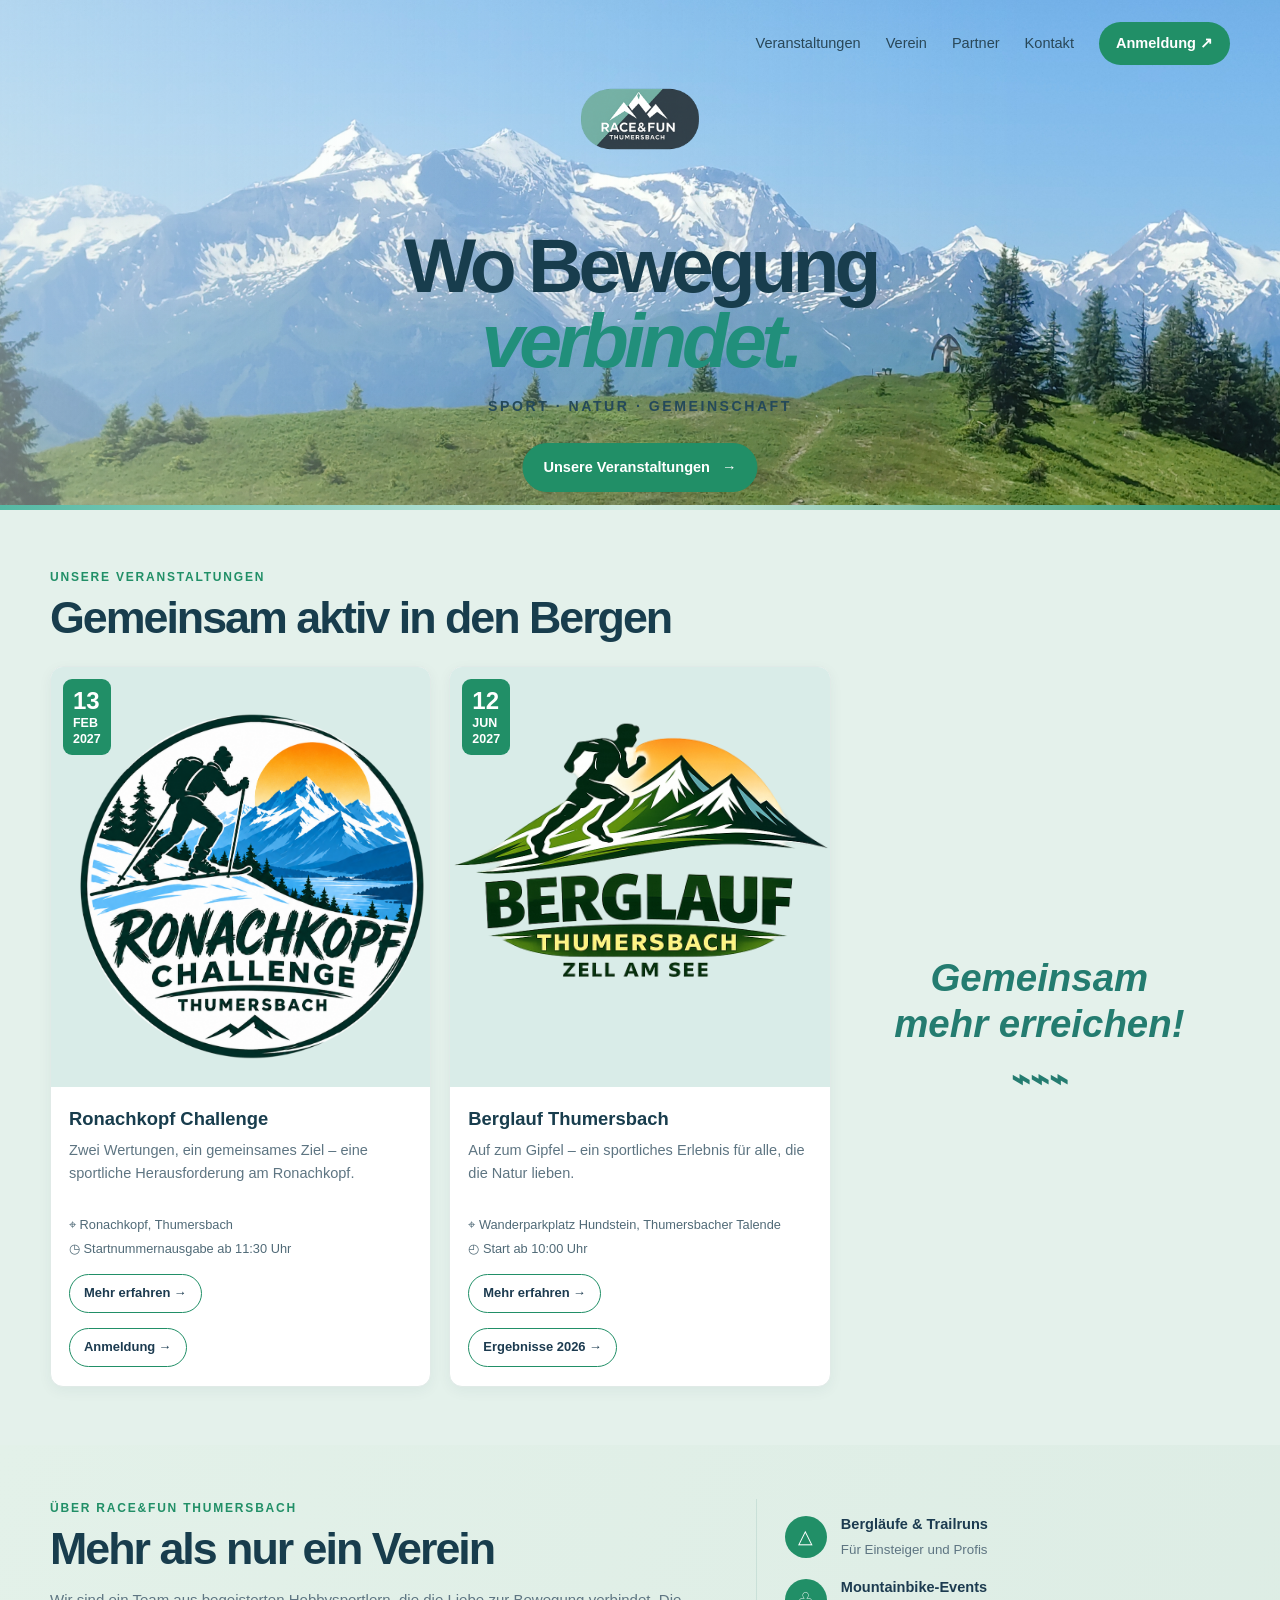
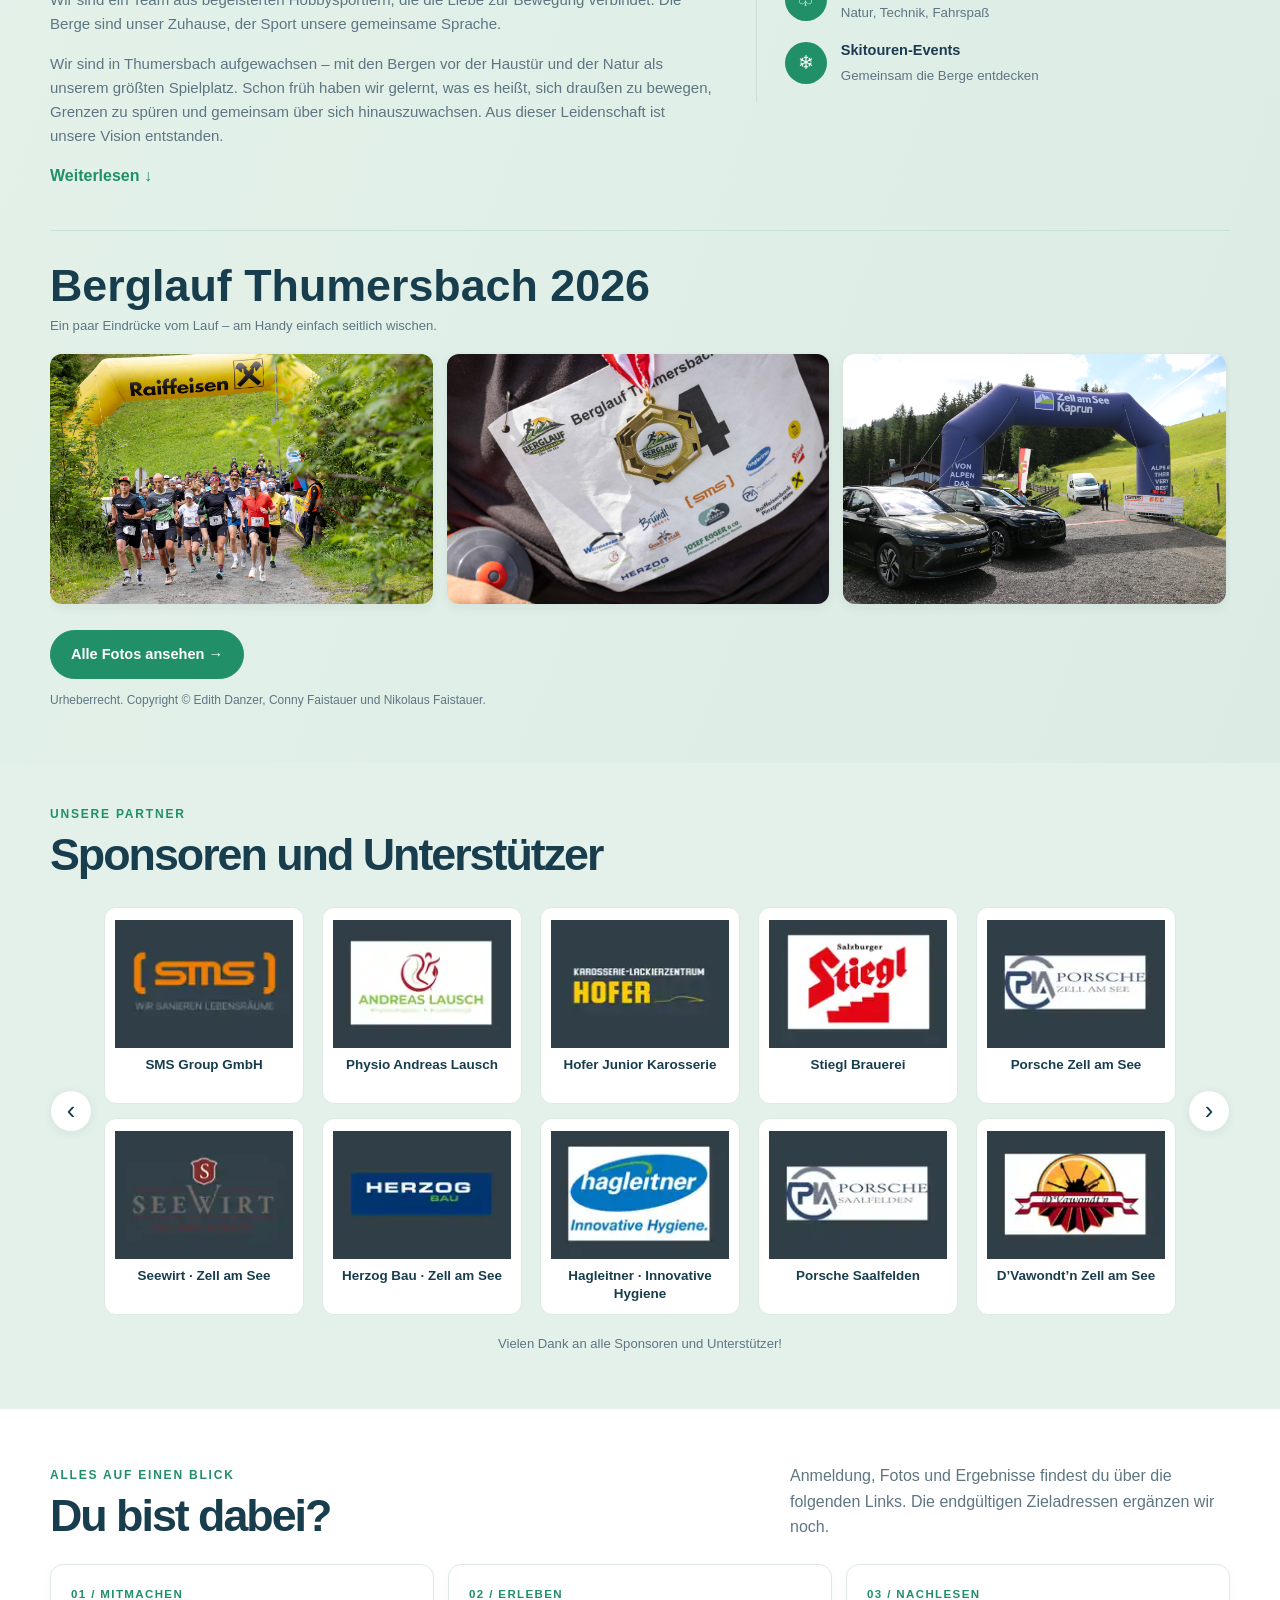
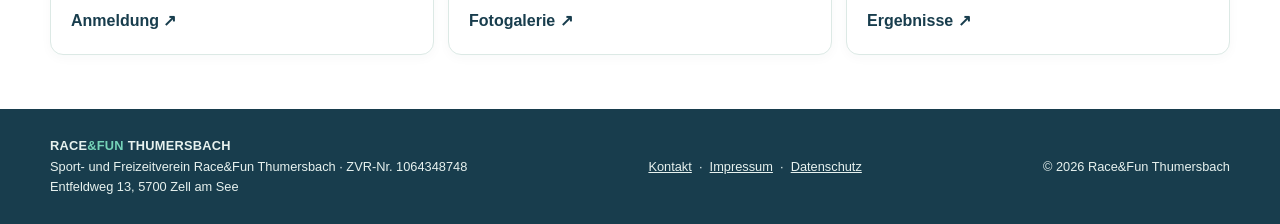
==== commit db2d4945: "Add two-row sponsor carousel for desktop" ====
--- a/index.html
+++ b/index.html
@@ -671,11 +671,43 @@
       padding-bottom: 42px;
     }
 
+    .partner-carousel {
+      display: grid;
+      grid-template-columns: 42px minmax(0, 1fr) 42px;
+      align-items: center;
+      gap: 12px;
+      margin-top: 28px;
+    }
+
+    .partner-viewport {
+      min-width: 0;
+      overflow: hidden;
+    }
+
     .partner-logos {
       display: grid;
-      grid-template-columns: repeat(5, minmax(0, 1fr));
-      gap: 22px 18px;
-      margin-top: 28px;
+      grid-auto-flow: column;
+      grid-template-rows: repeat(2, minmax(0, 1fr));
+      grid-auto-columns: calc((100% - 72px) / 5);
+      gap: 14px 18px;
+      scroll-behavior: smooth;
+    }
+
+    .partner-arrow {
+      width: 42px;
+      height: 42px;
+      border: 1px solid var(--line);
+      border-radius: 50%;
+      background: #ffffff;
+      color: var(--deep);
+      font-size: 1.6rem;
+      line-height: 1;
+      cursor: pointer;
+      box-shadow: 0 2px 8px #183d4d12;
+    }
+
+    .partner-arrow:hover {
+      background: var(--pale);
     }
 
     .partner-card {
@@ -965,6 +997,19 @@
 
       .quicklinks {
         grid-template-columns: 1fr;
+      }
+
+      .partner-carousel {
+        display: block;
+        margin-top: 28px;
+      }
+
+      .partner-viewport {
+        overflow: visible;
+      }
+
+      .partner-arrow {
+        display: none;
       }
 
       .partner-logos {
@@ -1215,6 +1260,9 @@
       <div class="eyebrow">Unsere Partner</div>
       <h2>Sponsoren und Unterstützer</h2>
 
+      <div class="partner-carousel">
+        <button class="partner-arrow" type="button" aria-label="Vorherige Sponsoren" id="partner-prev">‹</button>
+        <div class="partner-viewport" id="partner-viewport">
       <div class="partner-logos" aria-label="Unsere Sponsoren und Unterstützer">
         <div class="partner-card"><div class="partner-logo-image" role="img" aria-label="SMS Group GmbH"></div><strong>SMS Group GmbH</strong></div>
         <div class="partner-card"><div class="partner-logo-image" role="img" aria-label="Seewirt · Zell am See"></div><strong>Seewirt · Zell am See</strong></div>
@@ -1238,6 +1286,9 @@
         <div class="partner-card"><div class="partner-logo-image" role="img" aria-label="HTB Baugesellschaft"></div><strong>HTB Baugesellschaft</strong></div>
         <div class="partner-card"><div class="partner-logo-image" role="img" aria-label="MTM Medien- & Elektrotechnik Moser"></div><strong>MTM Medien- & Elektrotechnik Moser</strong></div>
       </div>
+        </div>
+        <button class="partner-arrow" type="button" aria-label="Weitere Sponsoren" id="partner-next">›</button>
+      </div>
       <p class="partner-note">Vielen Dank an alle Sponsoren und Unterstützer!</p>
     </section>
 
@@ -1299,6 +1350,15 @@
   <!-- 8. KLEINES SCRIPT: aktuelles Jahr automatisch anzeigen -->
   <script>
     document.getElementById("year").textContent = new Date().getFullYear();
+
+    // Sponsoren am PC in zweireihigen Gruppen durchblättern
+    const partnerViewport = document.getElementById("partner-viewport");
+    document.getElementById("partner-prev").addEventListener("click", () => {
+      partnerViewport.scrollBy({ left: -partnerViewport.clientWidth, behavior: "smooth" });
+    });
+    document.getElementById("partner-next").addEventListener("click", () => {
+      partnerViewport.scrollBy({ left: partnerViewport.clientWidth, behavior: "smooth" });
+    });
 
     // Vereinsgeschichte auf- und zuklappen
     const aboutToggle = document.querySelector(".about-toggle");
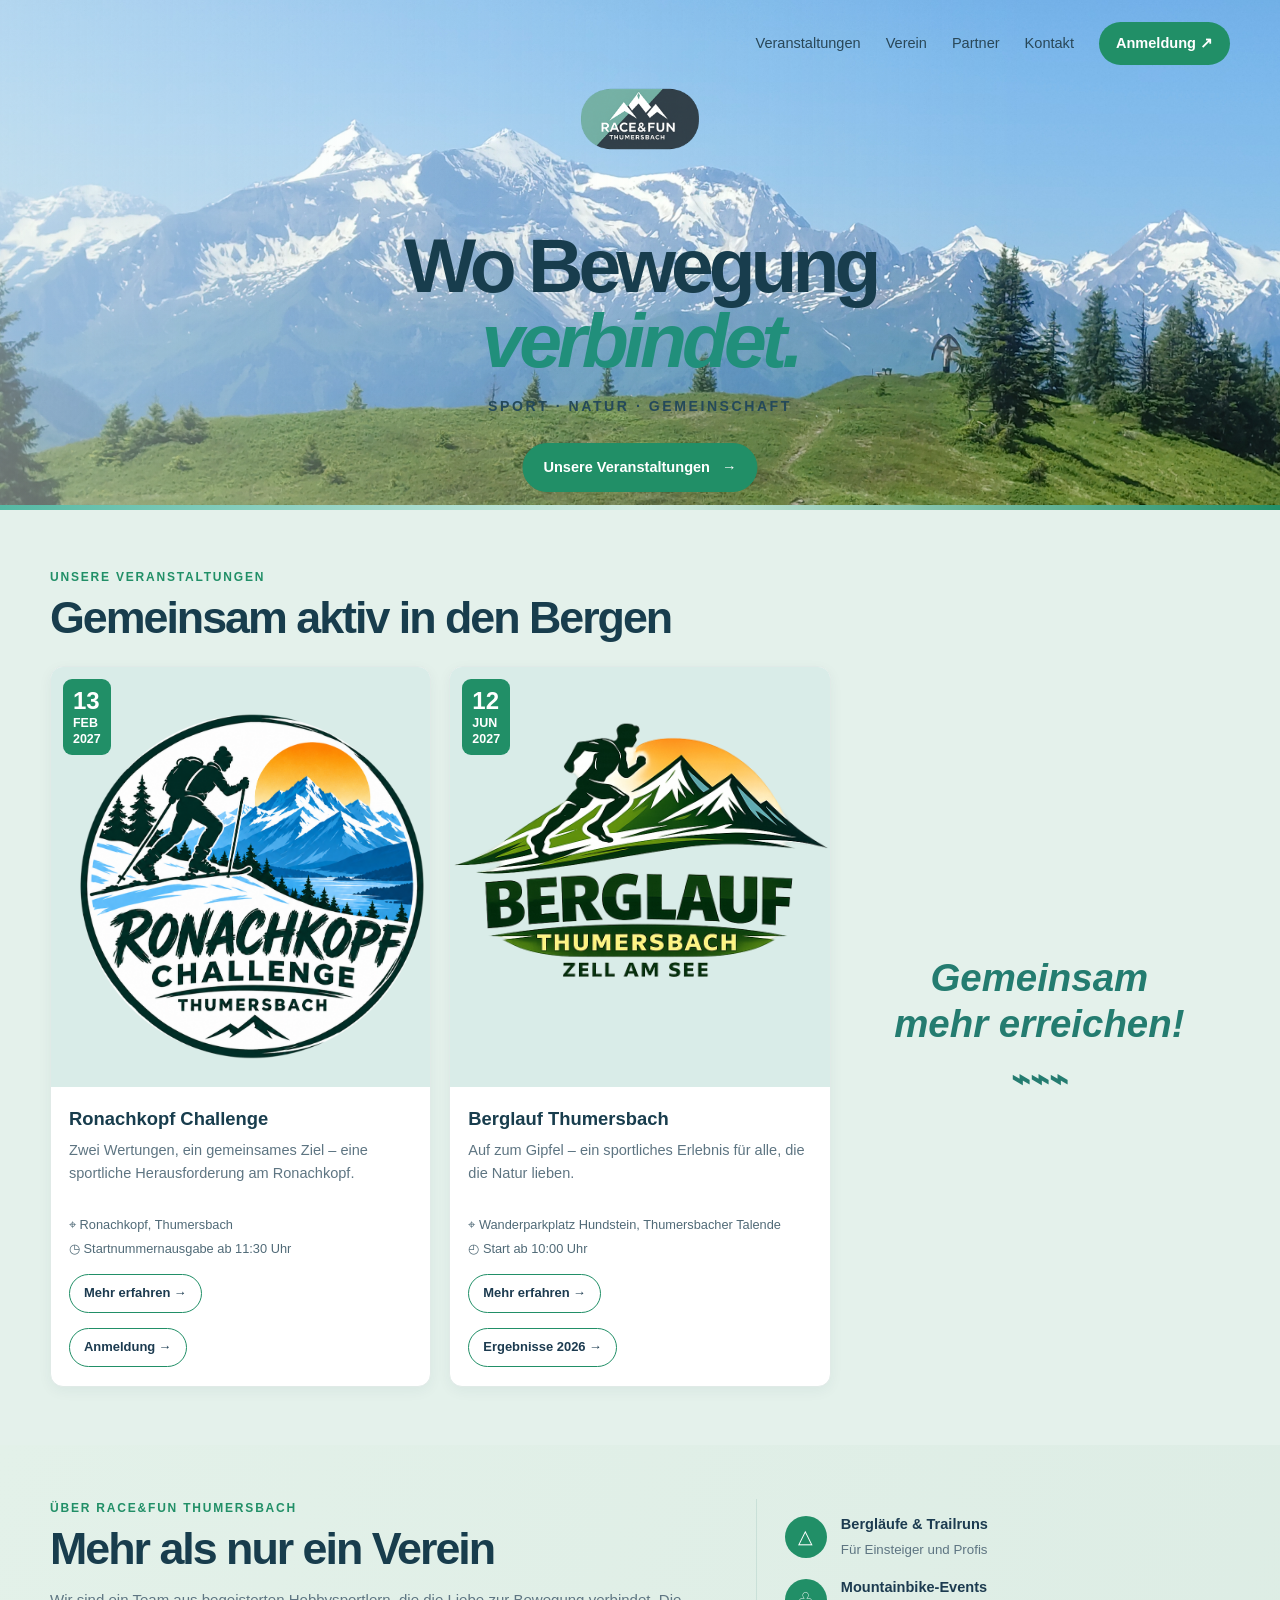
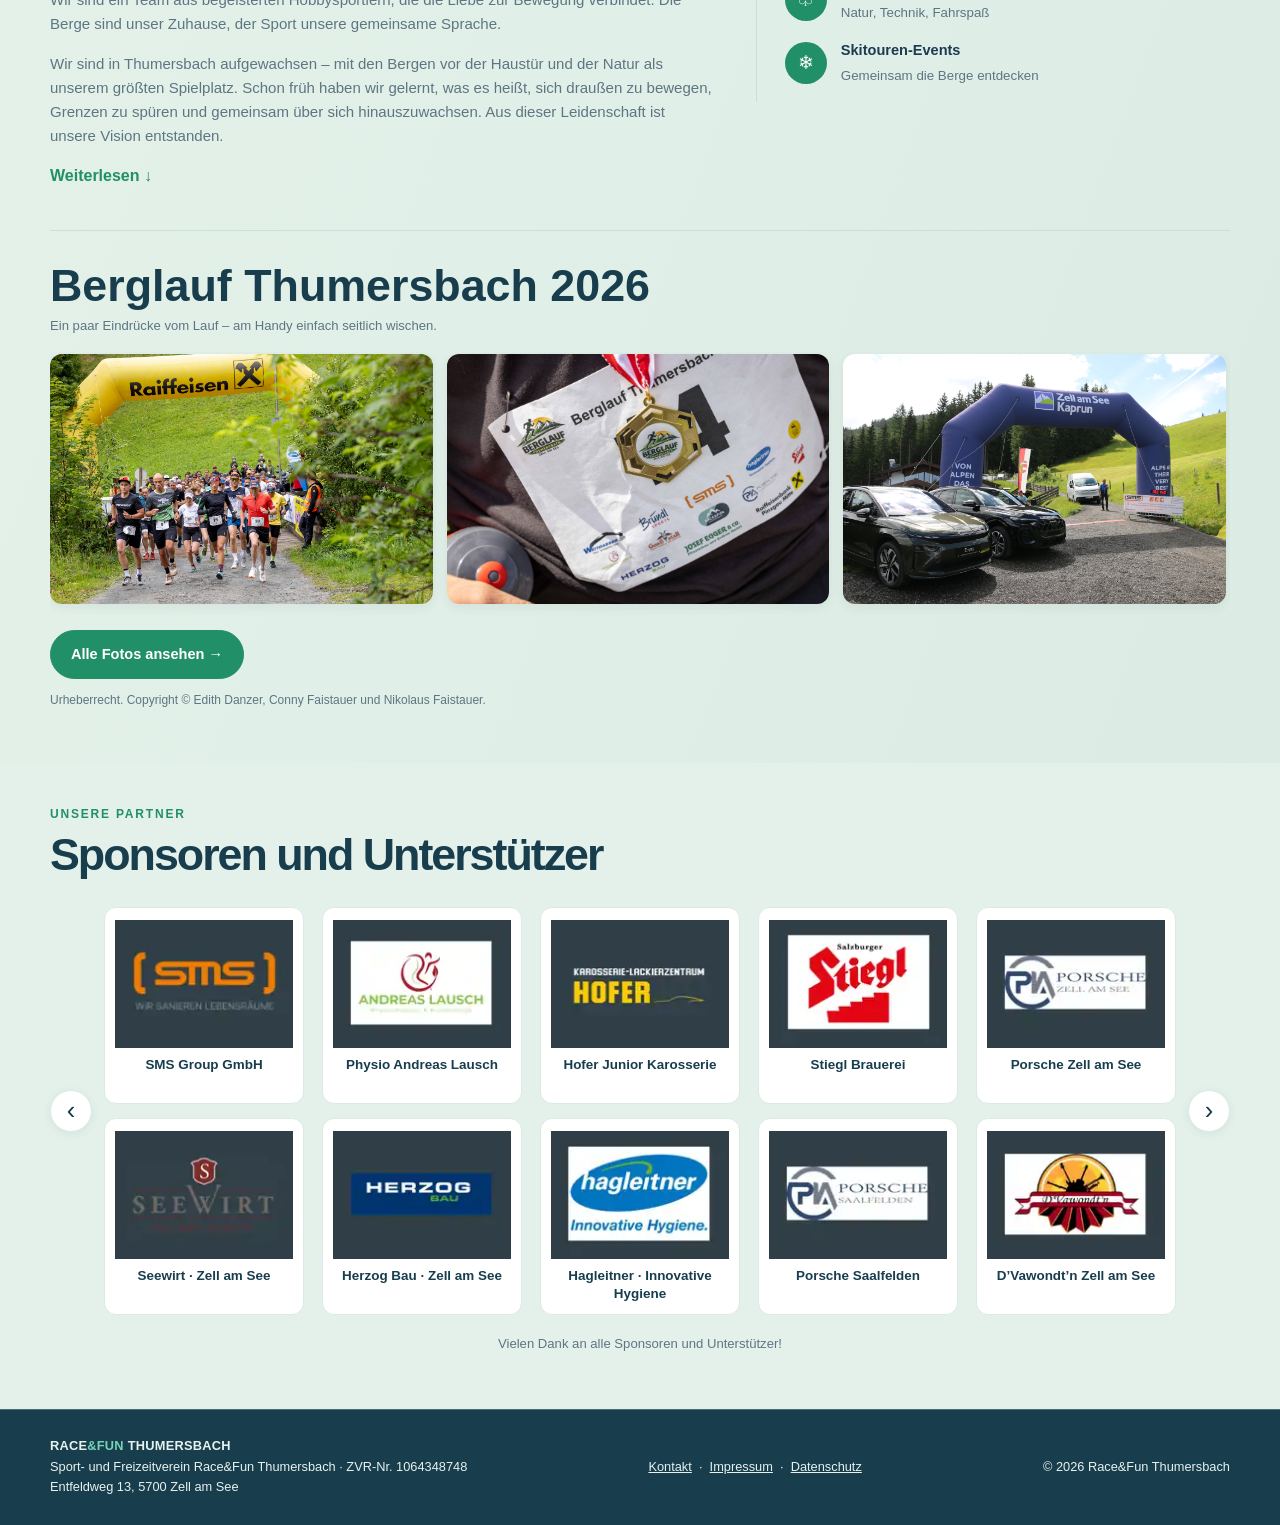
==== commit c5650b4e: "Remove Du bist dabei quick links section" ====
--- a/index.html
+++ b/index.html
@@ -1292,38 +1292,6 @@
       <p class="partner-note">Vielen Dank an alle Sponsoren und Unterstützer!</p>
     </section>
 
-    <!-- 6. WICHTIGE LINKS
-         Ersetze die Beispiel-Adressen durch die echten Zieladressen. -->
-    <section class="wrap" id="links">
-      <div class="section-top">
-        <div>
-          <div class="eyebrow">Alles auf einen Blick</div>
-          <h2>Du bist dabei?</h2>
-        </div>
-
-        <p style="max-width: 440px; color: var(--muted); margin: 0;">
-          Anmeldung, Fotos und Ergebnisse findest du über die folgenden Links.
-          Die endgültigen Zieladressen ergänzen wir noch.
-        </p>
-      </div>
-
-      <div class="quicklinks">
-        <a href="https://www.race-fun.com/" target="_blank" rel="noopener">
-          <span>01 / MITMACHEN</span>
-          <strong>Anmeldung ↗</strong>
-        </a>
-
-        <a href="https://www.race-fun.com/" target="_blank" rel="noopener">
-          <span>02 / ERLEBEN</span>
-          <strong>Fotogalerie ↗</strong>
-        </a>
-
-        <a href="https://www.race-fun.com/" target="_blank" rel="noopener">
-          <span>03 / NACHLESEN</span>
-          <strong>Ergebnisse ↗</strong>
-        </a>
-      </div>
-    </section>
   </main>
 
   <!-- 7. FUSSZEILE: Vereinsdaten und Kontakt -->
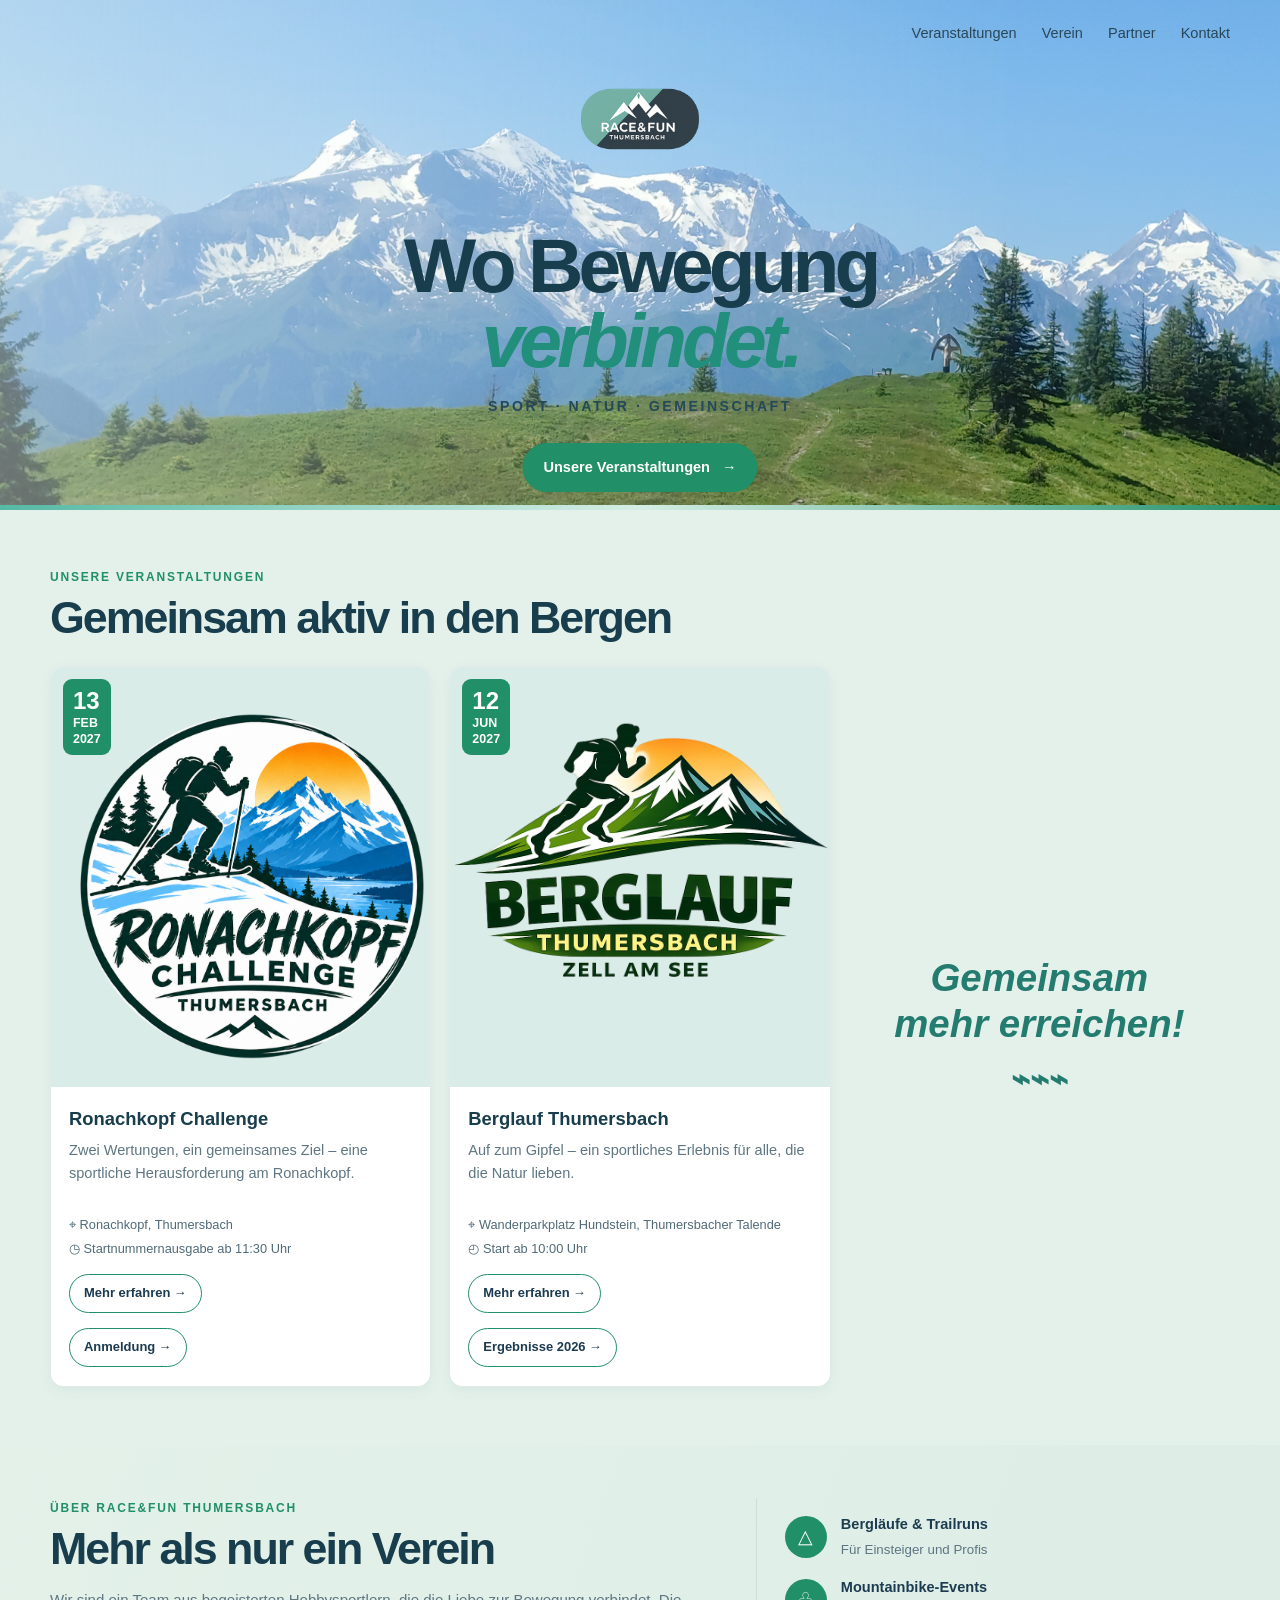
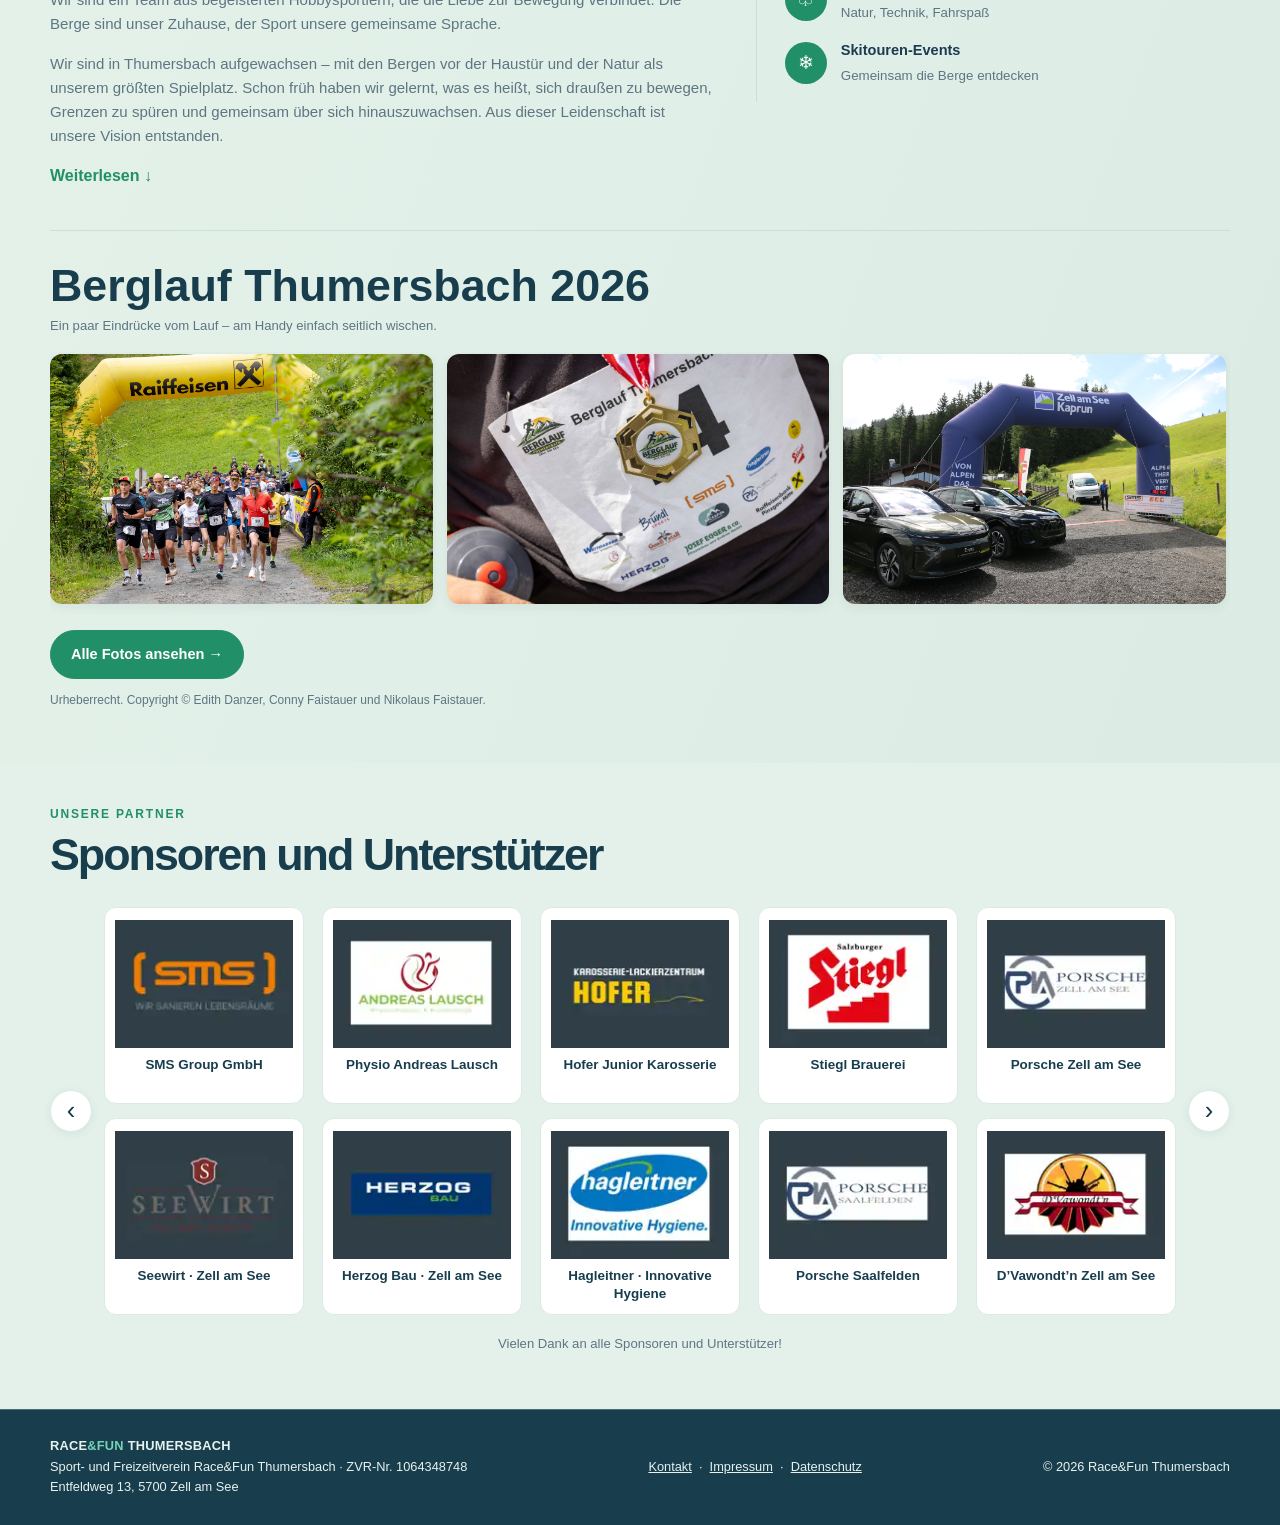
==== commit 5da8c653: "Remove header registration button" ====
--- a/index.html
+++ b/index.html
@@ -1062,7 +1062,6 @@
       <a href="#verein">Verein</a>
       <a href="#partner">Partner</a>
       <a href="#links">Kontakt</a>
-      <a class="navigation-cta" href="#links">Anmeldung ↗</a>
   </nav>
 
   <main>
